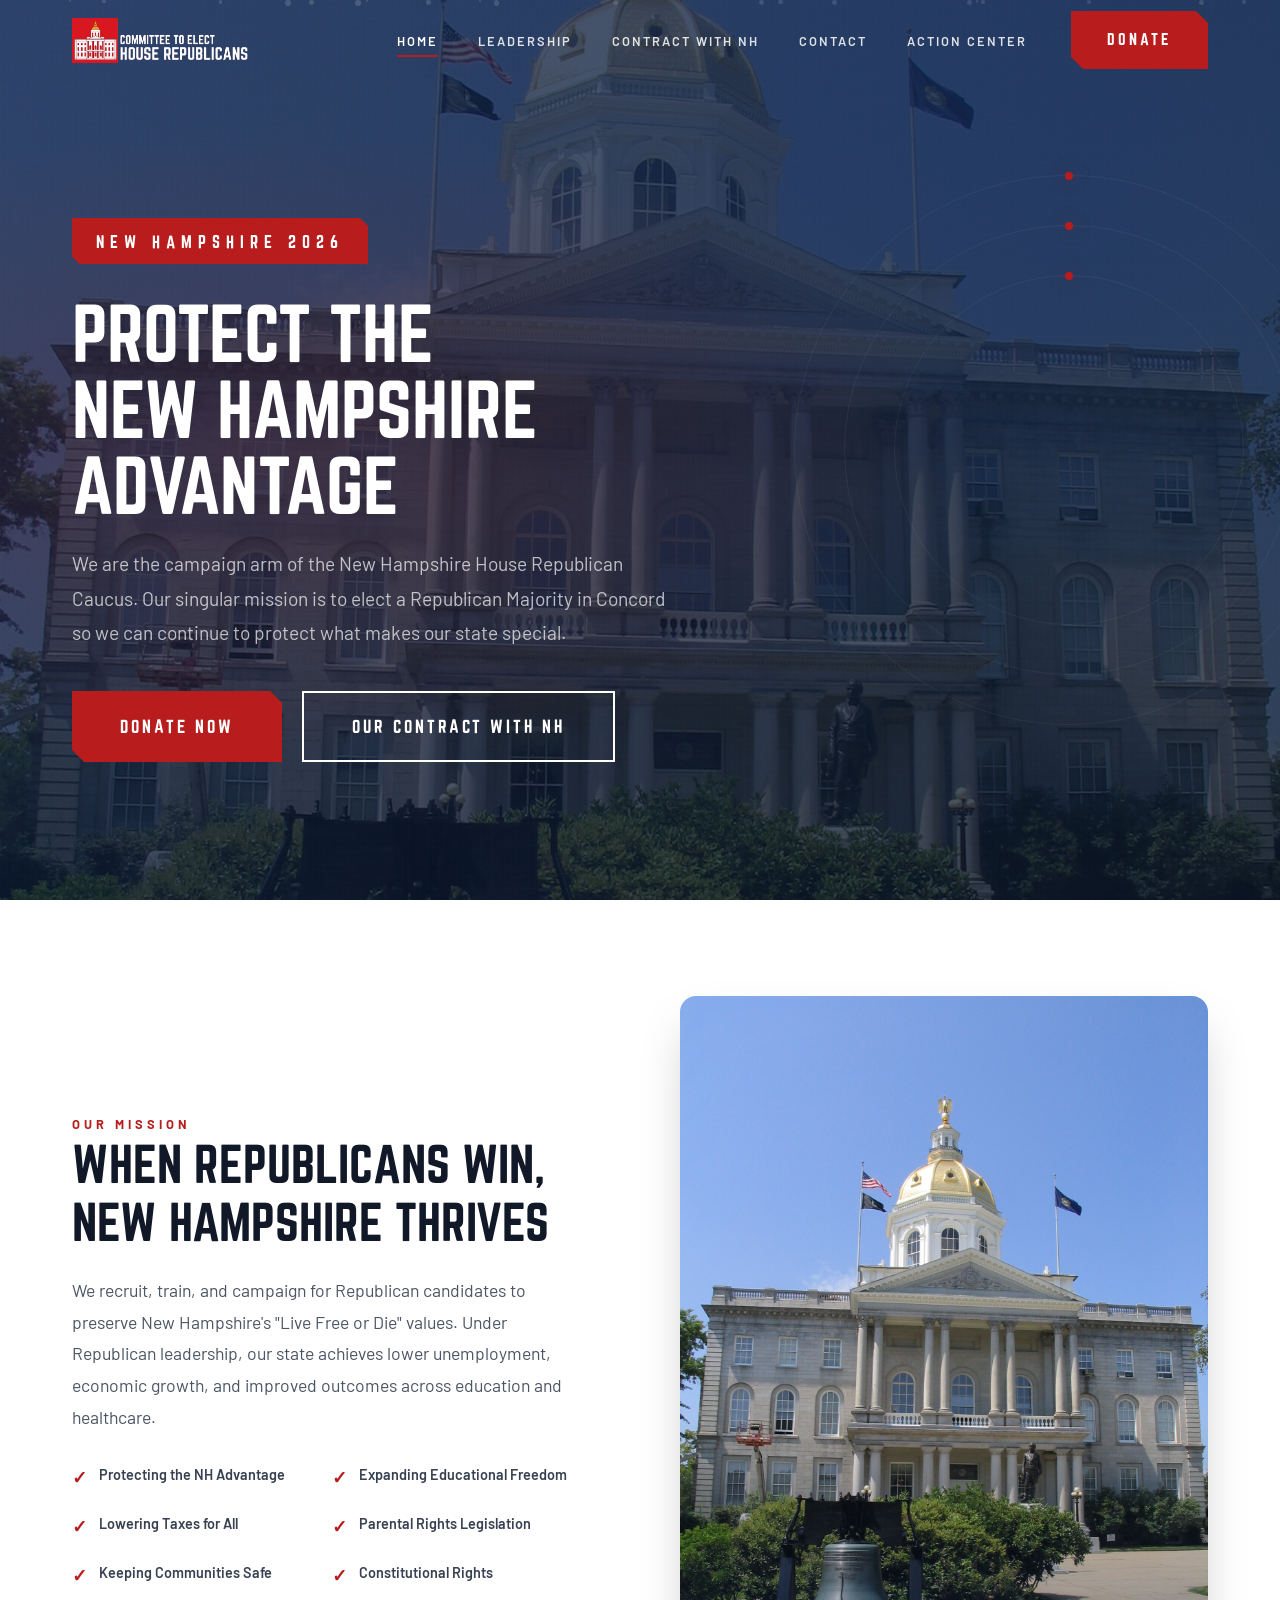
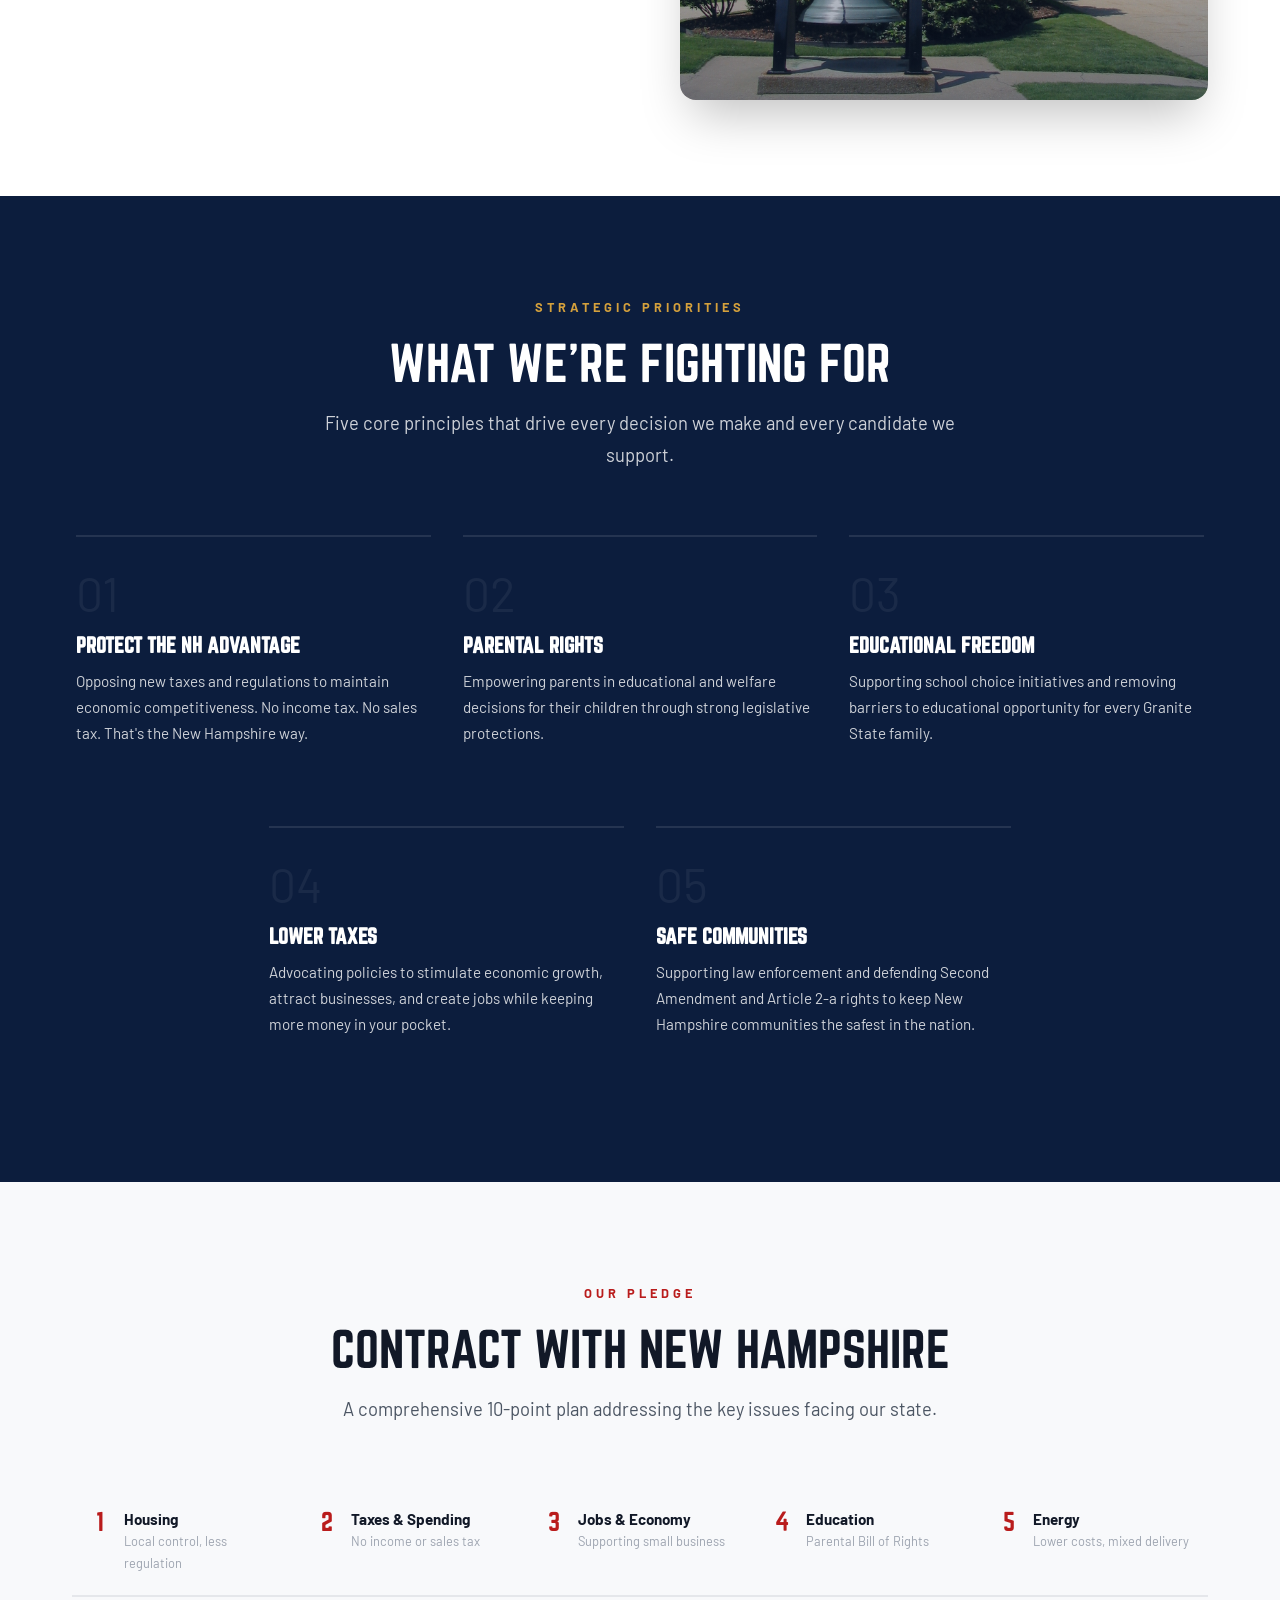
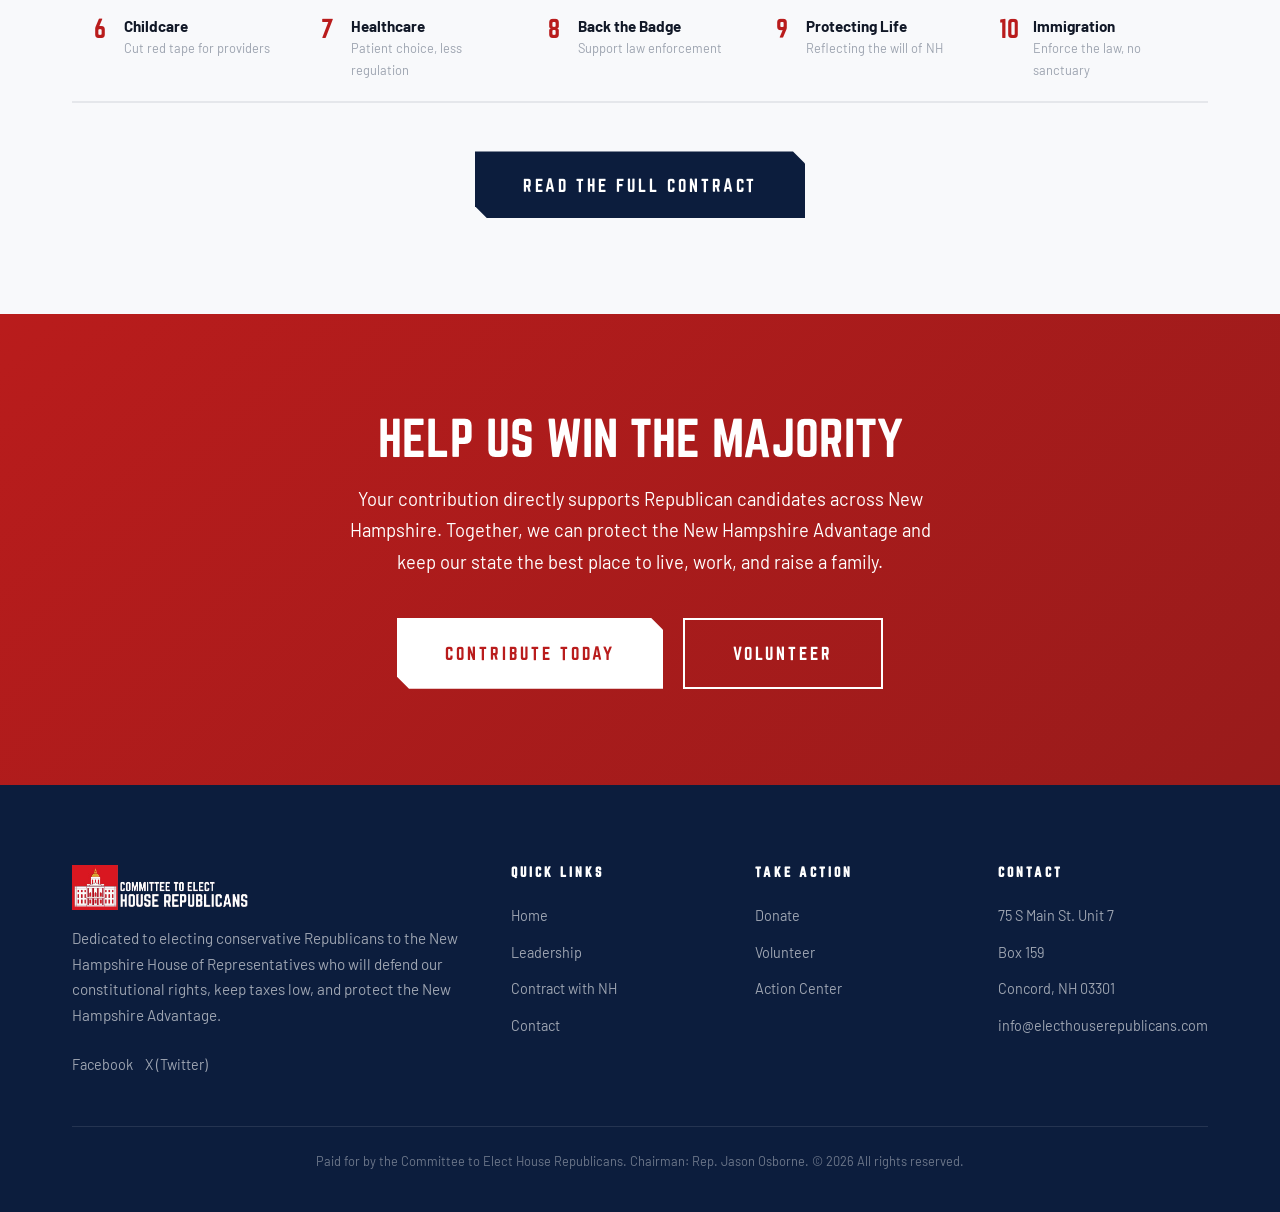
==== index.html @ a7a11ba7 "Initial CTEHR website build Custom-built site for Committee to Elect House Republicans replacing Wix" ====
<!DOCTYPE html>
<html lang="en">
<head>
  <meta charset="UTF-8">
  <meta name="viewport" content="width=device-width, initial-scale=1.0">
  <title>Committee to Elect House Republicans | New Hampshire</title>
  <meta name="description" content="The campaign arm of the New Hampshire House Republican Caucus. Our mission is to elect a Republican Majority in Concord to protect the New Hampshire Advantage.">
  <meta name="keywords" content="New Hampshire, Republicans, House Republicans, CTEHR, GOP, NH Advantage, Concord, elect, conservative">
  <meta property="og:title" content="Committee to Elect House Republicans | New Hampshire">
  <meta property="og:description" content="Our singular mission is to elect a Republican Majority in Concord so we can protect what makes New Hampshire special.">
  <meta property="og:image" content="images/hero-statehouse.jpg">
  <meta property="og:type" content="website">
  <meta name="twitter:card" content="summary_large_image">
  <link rel="icon" href="favicon.ico">
  <link rel="preconnect" href="https://fonts.googleapis.com">
  <link rel="preconnect" href="https://fonts.gstatic.com" crossorigin>
  <link href="https://fonts.googleapis.com/css2?family=Barlow:wght@300;400;500;600;700;800&display=swap" rel="stylesheet">
  <link rel="stylesheet" href="https://cdnjs.cloudflare.com/ajax/libs/font-awesome/6.5.1/css/all.min.css">
  <link rel="stylesheet" href="css/style.css">
</head>
<body>

  <!-- Header -->
  <header class="header header--transparent">
    <div class="header__inner">
      <a href="index.html" class="header__logo">
        <img src="images/logo.png" alt="Committee to Elect House Republicans">
      </a>

      <nav class="header__nav">
        <ul class="header__nav-list">
          <li><a href="index.html" class="header__nav-link header__nav-link--active">Home</a></li>
          <li><a href="leadership.html" class="header__nav-link">Leadership</a></li>
          <li><a href="contract.html" class="header__nav-link">Contract with NH</a></li>
          <li><a href="contact.html" class="header__nav-link">Contact</a></li>
          <li><a href="https://actioncenter.winthehouse.gop/" target="_blank" rel="noopener" class="header__nav-link">Action Center</a></li>
        </ul>
        <div class="header__donate">
          <a href="donate.html" class="btn btn--primary">Donate</a>
        </div>
      </nav>

      <button class="header__toggle" aria-label="Toggle menu">
        <span></span>
        <span></span>
        <span></span>
      </button>
    </div>
  </header>

  <!-- Hero Section -->
  <section class="hero">
    <div class="hero__bg">
      <div class="hero__bg-image"></div>
      <div class="hero__particles"></div>
    </div>

    <div class="hero__decor">
      <div class="hero__decor-ring"></div>
      <div class="hero__decor-ring"></div>
      <div class="hero__decor-ring"></div>
    </div>

    <div class="container">
      <div class="hero__content">
        <span class="hero__pre-heading">New Hampshire 2026</span>

        <h1 class="hero__title">
          Protect the
          <span class="highlight">New Hampshire Advantage</span>
        </h1>

        <p class="hero__subtitle">
          We are the campaign arm of the New Hampshire House Republican Caucus.
          Our singular mission is to elect a Republican Majority in Concord so we
          can continue to protect what makes our state special.
        </p>

        <div class="btn-group">
          <a href="donate.html" class="btn btn--primary btn--lg">
            Donate Now
          </a>
          <a href="contract.html" class="btn btn--secondary btn--lg">
            Our Contract with NH
          </a>
        </div>

      </div>
    </div>
  </section>

  <!-- About Section -->
  <section class="section" id="about">
    <div class="container">
      <div class="about__grid">
        <div class="about__content fade-in-left">
          <span class="about__label">Our Mission</span>
          <h2 class="about__title">When Republicans Win,<br>New Hampshire Thrives</h2>
          <p class="about__text">
            We recruit, train, and campaign for Republican candidates to preserve New Hampshire's
            "Live Free or Die" values. Under Republican leadership, our state achieves lower
            unemployment, economic growth, and improved outcomes across education and healthcare.
          </p>

          <div class="about__features">
            <div class="about__feature">
              <span class="about__feature-check">&#10003;</span>
              <span class="about__feature-text">Protecting the NH Advantage</span>
            </div>
            <div class="about__feature">
              <span class="about__feature-check">&#10003;</span>
              <span class="about__feature-text">Expanding Educational Freedom</span>
            </div>
            <div class="about__feature">
              <span class="about__feature-check">&#10003;</span>
              <span class="about__feature-text">Lowering Taxes for All</span>
            </div>
            <div class="about__feature">
              <span class="about__feature-check">&#10003;</span>
              <span class="about__feature-text">Parental Rights Legislation</span>
            </div>
            <div class="about__feature">
              <span class="about__feature-check">&#10003;</span>
              <span class="about__feature-text">Keeping Communities Safe</span>
            </div>
            <div class="about__feature">
              <span class="about__feature-check">&#10003;</span>
              <span class="about__feature-text">Constitutional Rights</span>
            </div>
          </div>
        </div>

        <div class="about__visual fade-in-right">
          <div class="about__image-wrapper">
            <img src="images/hero-statehouse.jpg" alt="New Hampshire State House in Concord">
          </div>
        </div>
      </div>
    </div>
  </section>

  <!-- Priorities Section -->
  <section class="section section--dark" id="priorities">
    <div class="container">
      <div class="section-header fade-in">
        <span class="label">Strategic Priorities</span>
        <h2>What We're Fighting For</h2>
        <p>Five core principles that drive every decision we make and every candidate we support.</p>
      </div>

      <div class="priorities__grid stagger">
        <div class="priority-card">
          <div class="priority-card__number">01</div>
          <h3 class="priority-card__title">Protect the NH Advantage</h3>
          <p class="priority-card__text">
            Opposing new taxes and regulations to maintain economic competitiveness.
            No income tax. No sales tax. That's the New Hampshire way.
          </p>
        </div>

        <div class="priority-card">
          <div class="priority-card__number">02</div>
          <h3 class="priority-card__title">Parental Rights</h3>
          <p class="priority-card__text">
            Empowering parents in educational and welfare decisions for their children
            through strong legislative protections.
          </p>
        </div>

        <div class="priority-card">
          <div class="priority-card__number">03</div>
          <h3 class="priority-card__title">Educational Freedom</h3>
          <p class="priority-card__text">
            Supporting school choice initiatives and removing barriers to educational
            opportunity for every Granite State family.
          </p>
        </div>

        <div class="priority-card">
          <div class="priority-card__number">04</div>
          <h3 class="priority-card__title">Lower Taxes</h3>
          <p class="priority-card__text">
            Advocating policies to stimulate economic growth, attract businesses, and
            create jobs while keeping more money in your pocket.
          </p>
        </div>

        <div class="priority-card">
          <div class="priority-card__number">05</div>
          <h3 class="priority-card__title">Safe Communities</h3>
          <p class="priority-card__text">
            Supporting law enforcement and defending Second Amendment and Article 2-a
            rights to keep New Hampshire communities the safest in the nation.
          </p>
        </div>
      </div>
    </div>
  </section>

  <!-- Contract Preview -->
  <section class="section section--gray" id="contract">
    <div class="container">
      <div class="section-header fade-in">
        <span class="label">Our Pledge</span>
        <h2>Contract with New Hampshire</h2>
        <p>A comprehensive 10-point plan addressing the key issues facing our state.</p>
      </div>

      <div class="contract-preview__grid stagger">
        <div class="contract-item">
          <div class="contract-item__number">1</div>
          <div>
            <div class="contract-item__title">Housing</div>
            <div class="contract-item__desc">Local control, less regulation</div>
          </div>
        </div>
        <div class="contract-item">
          <div class="contract-item__number">2</div>
          <div>
            <div class="contract-item__title">Taxes &amp; Spending</div>
            <div class="contract-item__desc">No income or sales tax</div>
          </div>
        </div>
        <div class="contract-item">
          <div class="contract-item__number">3</div>
          <div>
            <div class="contract-item__title">Jobs &amp; Economy</div>
            <div class="contract-item__desc">Supporting small business</div>
          </div>
        </div>
        <div class="contract-item">
          <div class="contract-item__number">4</div>
          <div>
            <div class="contract-item__title">Education</div>
            <div class="contract-item__desc">Parental Bill of Rights</div>
          </div>
        </div>
        <div class="contract-item">
          <div class="contract-item__number">5</div>
          <div>
            <div class="contract-item__title">Energy</div>
            <div class="contract-item__desc">Lower costs, mixed delivery</div>
          </div>
        </div>
        <div class="contract-item">
          <div class="contract-item__number">6</div>
          <div>
            <div class="contract-item__title">Childcare</div>
            <div class="contract-item__desc">Cut red tape for providers</div>
          </div>
        </div>
        <div class="contract-item">
          <div class="contract-item__number">7</div>
          <div>
            <div class="contract-item__title">Healthcare</div>
            <div class="contract-item__desc">Patient choice, less regulation</div>
          </div>
        </div>
        <div class="contract-item">
          <div class="contract-item__number">8</div>
          <div>
            <div class="contract-item__title">Back the Badge</div>
            <div class="contract-item__desc">Support law enforcement</div>
          </div>
        </div>
        <div class="contract-item">
          <div class="contract-item__number">9</div>
          <div>
            <div class="contract-item__title">Protecting Life</div>
            <div class="contract-item__desc">Reflecting the will of NH</div>
          </div>
        </div>
        <div class="contract-item">
          <div class="contract-item__number">10</div>
          <div>
            <div class="contract-item__title">Immigration</div>
            <div class="contract-item__desc">Enforce the law, no sanctuary</div>
          </div>
        </div>
      </div>

      <div style="text-align: center; margin-top: 2rem;" class="fade-in">
        <a href="contract.html" class="btn btn--navy btn--lg">
          Read the Full Contract
        </a>
      </div>
    </div>
  </section>

  <!-- CTA / Donate Section -->
  <section class="cta section--red" id="donate">
    <div class="container">
      <div class="cta__inner fade-in">
        <h2 class="cta__title">Help Us Win the Majority</h2>
        <p class="cta__text">
          Your contribution directly supports Republican candidates across New Hampshire.
          Together, we can protect the New Hampshire Advantage and keep our state the
          best place to live, work, and raise a family.
        </p>
        <div class="btn-group" style="justify-content: center;">
          <a href="donate.html" class="btn btn--white btn--lg">
            Contribute Today
          </a>
          <a href="contact.html" class="btn btn--secondary btn--lg">
            Volunteer
          </a>
        </div>
      </div>
    </div>
  </section>

  <!-- Footer -->
  <footer class="footer">
    <div class="container">
      <div class="footer__grid">
        <div class="footer__brand">
          <a href="index.html" class="header__logo" style="margin-bottom: 0.5rem;">
            <img src="images/logo.png" alt="Committee to Elect House Republicans">
          </a>
          <p>
            Dedicated to electing conservative Republicans to the New Hampshire House
            of Representatives who will defend our constitutional rights, keep taxes low,
            and protect the New Hampshire Advantage.
          </p>
          <div class="social-links" style="margin-top: 1.5rem;">
            <a href="https://www.facebook.com/CommitteeToElectHouseRepublicans/" target="_blank" rel="noopener" class="footer__link" aria-label="Facebook">
              Facebook
            </a>
            <a href="https://x.com/ctehr" target="_blank" rel="noopener" class="footer__link" aria-label="X (Twitter)">
              X (Twitter)
            </a>
          </div>
        </div>

        <div class="footer__col">
          <h4 class="footer__heading">Quick Links</h4>
          <div class="footer__links">
            <a href="index.html" class="footer__link">Home</a>
            <a href="leadership.html" class="footer__link">Leadership</a>
            <a href="contract.html" class="footer__link">Contract with NH</a>
            <a href="contact.html" class="footer__link">Contact</a>
          </div>
        </div>

        <div class="footer__col">
          <h4 class="footer__heading">Take Action</h4>
          <div class="footer__links">
            <a href="donate.html" class="footer__link">Donate</a>
            <a href="contact.html" class="footer__link">Volunteer</a>
            <a href="https://actioncenter.winthehouse.gop/" target="_blank" rel="noopener" class="footer__link">Action Center</a>
          </div>
        </div>

        <div class="footer__col">
          <h4 class="footer__heading">Contact</h4>
          <div class="footer__links">
            <span class="footer__link">75 S Main St. Unit 7</span>
            <span class="footer__link">Box 159</span>
            <span class="footer__link">Concord, NH 03301</span>
            <a href="mailto:info@electhouserepublicans.com" class="footer__link">info@electhouserepublicans.com</a>
          </div>
        </div>
      </div>

      <div class="footer__bottom">
        <p>Paid for by the Committee to Elect House Republicans. Chairman: Rep. Jason Osborne. &copy; 2026 All rights reserved.</p>
      </div>
    </div>
  </footer>

  <script src="js/main.js"></script>
</body>
</html>
---- css/style.css ----
/* ============================================
   CTEHR - Committee to Elect House Republicans
   Modern Political Campaign Website
   ============================================ */

/* --- Norwester Font --- */
@font-face { font-family: "Norwester"; src: url("../fonts/norwester.otf") format("opentype"); font-display: block; }

/* --- CSS Custom Properties --- */
:root {
  --red-primary: #b91c1c;
  --red-dark: #991b1b;
  --red-darker: #7f1d1d;
  --red-light: #dc2626;
  --red-glow: rgba(185, 28, 28, 0.3);
  --navy: #0c1d3d;
  --navy-light: #152a52;
  --navy-lighter: #1e3a6e;
  --white: #ffffff;
  --off-white: #f8f9fb;
  --gray-50: #f9fafb;
  --gray-100: #f3f4f6;
  --gray-200: #e5e7eb;
  --gray-300: #d1d5db;
  --gray-400: #9ca3af;
  --gray-500: #6b7280;
  --gray-600: #4b5563;
  --gray-700: #374151;
  --gray-800: #1f2937;
  --gray-900: #111827;
  --gold: #d4a03c;
  --gold-light: #f0c75e;
  --shadow-sm: 0 1px 2px rgba(0, 0, 0, 0.05);
  --shadow-md: 0 4px 6px -1px rgba(0, 0, 0, 0.1), 0 2px 4px -2px rgba(0, 0, 0, 0.1);
  --shadow-lg: 0 10px 15px -3px rgba(0, 0, 0, 0.1), 0 4px 6px -4px rgba(0, 0, 0, 0.1);
  --shadow-xl: 0 20px 25px -5px rgba(0, 0, 0, 0.1), 0 8px 10px -6px rgba(0, 0, 0, 0.1);
  --shadow-2xl: 0 25px 50px -12px rgba(0, 0, 0, 0.25);
  --shadow-red: 0 4px 14px rgba(185, 28, 28, 0.3);
  --radius-sm: 4px;
  --radius-md: 8px;
  --radius-lg: 12px;
  --radius-xl: 16px;
  --radius-2xl: 24px;
  --transition-fast: 150ms cubic-bezier(0.4, 0, 0.2, 1);
  --transition-base: 250ms cubic-bezier(0.4, 0, 0.2, 1);
  --transition-slow: 350ms cubic-bezier(0.4, 0, 0.2, 1);
  --transition-spring: 500ms cubic-bezier(0.34, 1.56, 0.64, 1);
  --max-width: 1200px;
  --header-height: 80px;
}

/* --- Reset & Base --- */
*,
*::before,
*::after {
  margin: 0;
  padding: 0;
  box-sizing: border-box;
}

html {
  scroll-behavior: smooth;
  font-size: 16px;
  -webkit-font-smoothing: antialiased;
  -moz-osx-font-smoothing: grayscale;
}

body {
  font-family: 'Barlow', sans-serif;
  color: var(--gray-800);
  background: var(--white);
  line-height: 1.7;
  overflow-x: hidden;
}

img {
  max-width: 100%;
  height: auto;
  display: block;
}

a {
  color: inherit;
  text-decoration: none;
  transition: color var(--transition-fast);
}

ul, ol {
  list-style: none;
}

/* --- Typography --- */
h1, h2, h3, h4, h5, h6 {
  font-family: 'Norwester', sans-serif;
  font-weight: normal;
  line-height: 1.2;
  color: var(--gray-900);
  text-transform: uppercase;
}

h1 { font-size: clamp(2.5rem, 5vw, 4rem); }
h2 { font-size: clamp(2rem, 4vw, 3rem); }
h3 { font-size: clamp(1.5rem, 3vw, 2rem); }
h4 { font-size: 1.25rem; }

p {
  margin-bottom: 1rem;
  color: var(--gray-600);
  font-size: 1.05rem;
}

.text-uppercase {
  text-transform: uppercase;
  letter-spacing: 3px;
}

/* --- Layout --- */
.container {
  width: 100%;
  max-width: var(--max-width);
  margin: 0 auto;
  padding: 0 2rem;
}

.section {
  padding: 6rem 0;
}

.section--dark {
  background: var(--navy);
  color: var(--white);
}

.section--dark h2,
.section--dark h3,
.section--dark h4 {
  color: var(--white);
}

.section--dark p {
  color: rgba(255, 255, 255, 0.8);
}

.section--gray {
  background: var(--off-white);
}

.section--red {
  background: linear-gradient(135deg, var(--red-primary) 0%, var(--red-dark) 100%);
  color: var(--white);
}

.section--red h2,
.section--red h3,
.section--red p {
  color: var(--white);
}

.section-header {
  text-align: center;
  margin-bottom: 4rem;
}

.section-header .label {
  display: inline-block;
  font-size: 0.8rem;
  font-weight: 700;
  text-transform: uppercase;
  letter-spacing: 4px;
  color: var(--red-primary);
  margin-bottom: 1rem;
}

.section--dark .section-header .label {
  color: var(--gold);
}

.section-header h2 {
  margin-bottom: 1rem;
}

.section-header p {
  max-width: 650px;
  margin: 0 auto;
  font-size: 1.15rem;
}

/* --- Buttons --- */
.btn {
  display: inline-flex;
  align-items: center;
  gap: 0.6rem;
  padding: 1rem 2.25rem;
  font-family: 'Norwester', sans-serif;
  font-size: 0.95rem;
  letter-spacing: 3px;
  text-transform: uppercase;
  border: none;
  border-radius: 0;
  cursor: pointer;
  transition: all var(--transition-base);
  position: relative;
}

.btn--primary {
  background: var(--red-primary);
  color: var(--white);
  clip-path: polygon(0 0, calc(100% - 12px) 0, 100% 12px, 100% 100%, 12px 100%, 0 calc(100% - 12px));
}

.btn--primary:hover {
  background: var(--red-dark);
  letter-spacing: 5px;
}

.btn--secondary {
  background: transparent;
  color: var(--white);
  border: 2px solid var(--white);
}

.btn--secondary:hover {
  background: var(--white);
  color: var(--navy);
}

.btn--navy {
  background: var(--navy);
  color: var(--white);
  clip-path: polygon(0 0, calc(100% - 12px) 0, 100% 12px, 100% 100%, 12px 100%, 0 calc(100% - 12px));
}

.btn--navy:hover {
  background: var(--navy-light);
  letter-spacing: 5px;
}

.btn--outline {
  background: transparent;
  color: var(--red-primary);
  border: 2px solid var(--red-primary);
}

.btn--outline:hover {
  background: var(--red-primary);
  color: var(--white);
}

.btn--white {
  background: var(--white);
  color: var(--red-primary);
  clip-path: polygon(0 0, calc(100% - 12px) 0, 100% 12px, 100% 100%, 12px 100%, 0 calc(100% - 12px));
}

.btn--white:hover {
  background: var(--off-white);
  letter-spacing: 5px;
}

.btn--lg {
  padding: 1.2rem 3rem;
  font-size: 1.05rem;
}

.btn-group {
  display: flex;
  gap: 1.25rem;
  flex-wrap: wrap;
}

/* --- Header / Navigation --- */
.header {
  position: fixed;
  top: 0;
  left: 0;
  right: 0;
  z-index: 10000;
  height: var(--header-height);
  transition: all var(--transition-base);
}

.header--transparent {
  background: transparent;
}

.header--scrolled {
  background: rgba(12, 29, 61, 0.97);
  backdrop-filter: blur(12px);
  box-shadow: 0 2px 20px rgba(0, 0, 0, 0.15);
}

.header__inner {
  display: flex;
  align-items: center;
  justify-content: space-between;
  height: 100%;
  max-width: var(--max-width);
  margin: 0 auto;
  padding: 0 2rem;
}

.header__logo {
  display: flex;
  align-items: center;
  gap: 0.75rem;
  z-index: 1001;
}

.header__logo img {
  height: 45px;
  width: auto;
}

.header__nav {
  display: flex;
  align-items: center;
  gap: 0;
}

.header__nav-list {
  display: flex;
  align-items: center;
  gap: 0;
}

.header__nav-link {
  padding: 0.5rem 1.25rem;
  font-size: 0.8rem;
  font-weight: 600;
  text-transform: uppercase;
  letter-spacing: 2px;
  color: rgba(255, 255, 255, 0.85);
  transition: color var(--transition-fast);
  position: relative;
}

.header__nav-link::after {
  content: '';
  position: absolute;
  bottom: 0;
  left: 1.25rem;
  right: 1.25rem;
  height: 2px;
  background: var(--red-primary);
  transform: scaleX(0);
  transition: transform var(--transition-base);
}

.header__nav-link:hover {
  color: var(--white);
}

.header__nav-link:hover::after,
.header__nav-link--active::after {
  transform: scaleX(1);
}

.header__nav-link--active {
  color: var(--white);
}

.header__donate {
  margin-left: 1.5rem;
}

/* Mobile menu toggle */
.header__toggle {
  display: none;
  flex-direction: column;
  gap: 5px;
  cursor: pointer;
  z-index: 1001;
  background: none;
  border: none;
  padding: 0.5rem;
}

.header__toggle span {
  display: block;
  width: 24px;
  height: 2px;
  background: var(--white);
  transition: all var(--transition-base);
  border-radius: 2px;
}

.header__toggle.active span:nth-child(1) {
  transform: rotate(45deg) translate(5px, 5px);
}

.header__toggle.active span:nth-child(2) {
  opacity: 0;
}

.header__toggle.active span:nth-child(3) {
  transform: rotate(-45deg) translate(5px, -5px);
}

/* --- Hero Section --- */
.hero {
  position: relative;
  min-height: 100vh;
  display: flex;
  align-items: center;
  overflow: hidden;
}

.hero__bg {
  position: absolute;
  inset: 0;
  background: linear-gradient(135deg, var(--navy) 0%, #0a1628 100%);
}

.hero__bg-image {
  position: absolute;
  inset: 0;
  background-image: url('../images/hero-statehouse.jpg');
  background-size: cover;
  background-position: center;
  opacity: 0.25;
}

.hero__bg::before {
  content: '';
  position: absolute;
  inset: 0;
  z-index: 1;
  background:
    radial-gradient(ellipse at 20% 50%, rgba(185, 28, 28, 0.15) 0%, transparent 50%),
    radial-gradient(ellipse at 80% 20%, rgba(30, 58, 110, 0.3) 0%, transparent 50%);
}

.hero__bg::after {
  content: '';
  position: absolute;
  inset: 0;
  background: url('data:image/svg+xml,<svg xmlns="http://www.w3.org/2000/svg" viewBox="0 0 100 100"><defs><pattern id="grid" width="10" height="10" patternUnits="userSpaceOnUse"><path d="M 10 0 L 0 0 0 10" fill="none" stroke="rgba(255,255,255,0.03)" stroke-width="0.5"/></pattern></defs><rect width="100" height="100" fill="url(%23grid)"/></svg>');
  background-size: 60px 60px;
}

.hero__particles {
  position: absolute;
  inset: 0;
  overflow: hidden;
}

.hero__particle {
  position: absolute;
  width: 4px;
  height: 4px;
  background: rgba(255, 255, 255, 0.15);
  border-radius: 50%;
  animation: float-particle 15s infinite linear;
}

@keyframes float-particle {
  0% { transform: translateY(100vh) rotate(0deg); opacity: 0; }
  10% { opacity: 1; }
  90% { opacity: 1; }
  100% { transform: translateY(-10vh) rotate(720deg); opacity: 0; }
}

.hero__content {
  position: relative;
  z-index: 2;
  max-width: 750px;
  padding-top: var(--header-height);
}

.hero__pre-heading {
  display: inline-block;
  font-family: 'Norwester', sans-serif;
  font-size: 1rem;
  letter-spacing: 6px;
  text-transform: uppercase;
  color: var(--white);
  margin-bottom: 2rem;
  padding: 0.6rem 1.5rem;
  background: var(--red-primary);
  clip-path: polygon(0 0, calc(100% - 8px) 0, 100% 8px, 100% 100%, 8px 100%, 0 calc(100% - 8px));
}

.hero__title {
  font-size: clamp(2.75rem, 6vw, 4.5rem);
  font-weight: normal;
  color: var(--white);
  line-height: 1.05;
  margin-bottom: 1.5rem;
}

.hero__title span {
  display: block;
}

.hero__title .highlight {
  -
  -
  color: var(--red-light);
  -
}

.hero__subtitle {
  font-size: 1.2rem;
  color: rgba(255, 255, 255, 0.7);
  margin-bottom: 2.5rem;
  line-height: 1.8;
  max-width: 600px;
}

.hero__stats {
  display: flex;
  gap: 3rem;
  margin-top: 4rem;
  padding-top: 2.5rem;
  border-top: 1px solid rgba(255, 255, 255, 0.1);
}

.hero__stat {
  text-align: left;
}

.hero__stat-number {
  font-size: 2.5rem;
  font-weight: normal;
  color: var(--white);
  line-height: 1;
  margin-bottom: 0.25rem;
}

.hero__stat-label {
  font-size: 0.75rem;
  color: rgba(255, 255, 255, 0.5);
  text-transform: uppercase;
  letter-spacing: 2px;
  font-weight: 600;
}

/* Decorative element */
.hero__decor {
  position: absolute;
  right: -5%;
  top: 50%;
  transform: translateY(-50%);
  width: 550px;
  height: 550px;
  z-index: 1;
}

.hero__decor-ring {
  position: absolute;
  border-radius: 50%;
  border: 1px solid rgba(255, 255, 255, 0.05);
  animation: rotate-ring 30s linear infinite;
}

.hero__decor-ring:nth-child(1) {
  inset: 0;
}

.hero__decor-ring:nth-child(2) {
  inset: 50px;
  animation-direction: reverse;
  animation-duration: 25s;
}

.hero__decor-ring:nth-child(3) {
  inset: 100px;
  animation-duration: 20s;
}

.hero__decor-ring::before {
  content: '';
  position: absolute;
  top: 0;
  left: 50%;
  width: 8px;
  height: 8px;
  background: var(--red-primary);
  border-radius: 50%;
  transform: translate(-50%, -50%);
  box-shadow: 0 0 20px var(--red-glow);
}

@keyframes rotate-ring {
  from { transform: rotate(0deg); }
  to { transform: rotate(360deg); }
}

/* --- About / Mission Section --- */
.about__grid {
  display: grid;
  grid-template-columns: 1fr 1fr;
  gap: 5rem;
  align-items: center;
}

.about__content {
  padding-right: 2rem;
}

.about__label {
  font-size: 0.8rem;
  font-weight: 700;
  text-transform: uppercase;
  letter-spacing: 4px;
  color: var(--red-primary);
  margin-bottom: 1rem;
}

.about__title {
  margin-bottom: 1.5rem;
}

.about__text {
  font-size: 1.1rem;
  line-height: 1.8;
  margin-bottom: 2rem;
}

.about__features {
  display: grid;
  grid-template-columns: 1fr 1fr;
  gap: 1.5rem;
}

.about__feature {
  display: flex;
  align-items: flex-start;
  gap: 0.75rem;
}

.about__feature-check {
  flex-shrink: 0;
  color: var(--red-primary);
  font-size: 1.1rem;
  font-weight: 700;
  line-height: 1.4;
}

.contract-item__desc {
  font-size: 0.8rem;
  color: var(--gray-400);
  margin-top: 0.2rem;
}

.about__feature-text {
  font-size: 0.9rem;
  font-weight: 600;
  color: var(--gray-700);
  line-height: 1.4;
}

.about__visual {
  position: relative;
}

.about__image-wrapper {
  position: relative;
  border-radius: var(--radius-xl);
  overflow: hidden;
  box-shadow: var(--shadow-2xl);
}

.about__image-wrapper::after {
  content: '';
  position: absolute;
  inset: 0;
  background: linear-gradient(to bottom, transparent 60%, rgba(12, 29, 61, 0.5));
}

.about__image-placeholder {
  width: 100%;
  aspect-ratio: 4/3;
  background: linear-gradient(135deg, var(--navy) 0%, var(--navy-light) 50%, var(--red-dark) 100%);
  display: flex;
  align-items: center;
  justify-content: center;
  font-size: 4rem;
  color: rgba(255, 255, 255, 0.2);
}

.about__accent-card {
  position: absolute;
  bottom: -2rem;
  left: -2rem;
  background: var(--white);
  padding: 1.5rem 2rem;
  border-radius: var(--radius-lg);
  box-shadow: var(--shadow-xl);
  display: flex;
  align-items: center;
  gap: 1rem;
  z-index: 2;
}

.about__accent-icon {
  width: 48px;
  height: 48px;
  background: linear-gradient(135deg, var(--red-primary), var(--red-dark));
  border-radius: var(--radius-md);
  display: flex;
  align-items: center;
  justify-content: center;
  color: var(--white);
  font-size: 1.25rem;
}

.about__accent-text {
  font-weight: 700;
  color: var(--gray-900);
  font-size: 0.95rem;
  line-height: 1.3;
}

.about__accent-sub {
  font-size: 0.8rem;
  color: var(--gray-500);
  font-weight: 500;
}

/* --- Priorities Section --- */
.priorities__grid {
  display: flex;
  flex-wrap: wrap;
  justify-content: center;
  gap: 2rem;
}

.priority-card {
  flex: 0 1 calc(33.333% - 1.5rem);
}

.priority-card {
  padding: 2rem 0;
  border-top: 2px solid rgba(255, 255, 255, 0.1);
  transition: all var(--transition-base);
}

.priority-card:hover {
  border-top-color: var(--red-primary);
}

.priority-card__number {
  font-size: 3rem;
  font-weight: normal;
  color: rgba(255, 255, 255, 0.06);
  line-height: 1;
  margin-bottom: 1rem;
}

.priority-card__icon {
  width: 50px;
  height: 50px;
  background: rgba(185, 28, 28, 0.2);
  border-radius: var(--radius-lg);
  display: flex;
  align-items: center;
  justify-content: center;
  font-size: 1.4rem;
  margin-bottom: 1.25rem;
}

.priority-card__title {
  font-size: 1.25rem;
  font-weight: 700;
  color: var(--white);
  margin-bottom: 0.75rem;
}

.priority-card__text {
  font-size: 0.95rem;
  color: rgba(255, 255, 255, 0.6);
  line-height: 1.7;
}

/* --- Contract Preview --- */
.contract-preview__grid {
  display: grid;
  grid-template-columns: repeat(5, 1fr);
  gap: 0;
  margin-bottom: 3rem;
}

.contract-item {
  padding: 1.25rem 1rem;
  border-bottom: 2px solid var(--gray-200);
  transition: all var(--transition-base);
  display: flex;
  align-items: flex-start;
  gap: 0.75rem;
}

.contract-item:hover {
  border-bottom-color: var(--red-primary);
}

.contract-item__number {
  flex-shrink: 0;
  font-family: 'Norwester', sans-serif;
  font-size: 1.5rem;
  color: var(--red-primary);
  line-height: 1;
  min-width: 1.5rem;
  text-align: center;
}

.contract-item__title {
  font-size: 0.95rem;
  font-weight: 700;
  color: var(--gray-900);
  line-height: 1.2;
}

/* --- CTA Section --- */
.cta {
  position: relative;
  padding: 6rem 0;
  overflow: hidden;
}

.cta__inner {
  position: relative;
  z-index: 2;
  text-align: center;
}

.cta__title {
  font-size: clamp(2rem, 4vw, 3rem);
  color: var(--white);
  margin-bottom: 1rem;
}

.cta__text {
  font-size: 1.15rem;
  color: rgba(255, 255, 255, 0.85);
  max-width: 600px;
  margin: 0 auto 2.5rem;
}

/* --- Leadership Cards --- */
.leadership__grid {
  display: grid;
  grid-template-columns: repeat(auto-fit, minmax(320px, 1fr));
  gap: 2.5rem;
}

.leader-card {
  background: var(--white);
  overflow: hidden;
  transition: all var(--transition-base);
  border-bottom: 3px solid var(--red-primary);
  display: flex;
  flex-direction: column;
}

.leader-card:hover {
  transform: translateY(-4px);
  box-shadow: var(--shadow-xl);
}

.leader-card__image {
  width: 100%;
  aspect-ratio: 4/3;
  background: linear-gradient(135deg, var(--navy), var(--navy-light));
  display: flex;
  align-items: center;
  justify-content: center;
  font-size: 4rem;
  color: rgba(255, 255, 255, 0.2);
  position: relative;
  overflow: hidden;
}

.leader-card__image img {
  width: 100%;
  height: 100%;
  object-fit: cover;
}

.leader-card__image::after {
  content: '';
  position: absolute;
  bottom: 0;
  left: 0;
  right: 0;
  height: 60%;
  background: linear-gradient(to top, rgba(12, 29, 61, 0.8), transparent);
}

.leader-card__body {
  padding: 2rem;
  flex: 1;
  display: flex;
  flex-direction: column;
}

.leader-card__title {
  font-size: 0.7rem;
  font-weight: 700;
  text-transform: uppercase;
  letter-spacing: 3px;
  color: var(--red-primary);
  margin-bottom: 0.5rem;
}

.leader-card__name {
  font-size: 1.5rem;
  font-weight: normal;
  color: var(--gray-900);
  margin-bottom: 0.75rem;
}

.leader-card__text {
  font-size: 0.95rem;
  color: var(--gray-500);
  line-height: 1.7;
}

.leader-card__text {
  flex: 1;
}

.leader-card__district {
  display: inline-flex;
  align-items: center;
  gap: 0.4rem;
  margin-top: auto;
  padding-top: 1rem;
  font-size: 0.8rem;
  font-weight: 600;
  color: var(--gray-500);
  border-top: 1px solid var(--gray-100);
}

/* --- Contract Full Page --- */
.contract-layout {
  display: grid;
  grid-template-columns: 1fr 1fr;
  gap: 3rem;
  align-items: start;
}

.contract-layout > img {
  position: sticky;
  top: 100px;
}

.contract-full__grid {
  display: grid;
  gap: 0;
}

.contract-card {
  padding: 1rem 0;
  border-bottom: 1px solid var(--gray-200);
  display: grid;
  grid-template-columns: 2.5rem 1fr;
  gap: 1rem;
  align-items: start;
}

.contract-card__number {
  font-family: 'Norwester', sans-serif;
  font-size: 2rem;
  color: var(--red-primary);
  line-height: 1;
}

.contract-card__title {
  font-size: 1.25rem;
  color: var(--gray-900);
  margin-bottom: 0.5rem;
}

.contract-card__text {
  font-size: 1rem;
  color: var(--gray-600);
  line-height: 1.8;
}

/* --- Contact Section --- */
.contact__grid {
  display: grid;
  grid-template-columns: 1fr 1fr;
  gap: 4rem;
}

.contact__info {
  display: flex;
  flex-direction: column;
  gap: 2rem;
}

.contact__info-item {
  display: flex;
  gap: 1rem;
  align-items: flex-start;
}

.contact__info-icon {
  width: 48px;
  height: 48px;
  background: rgba(185, 28, 28, 0.1);
  border-radius: var(--radius-md);
  display: flex;
  align-items: center;
  justify-content: center;
  color: var(--red-primary);
  font-size: 1.2rem;
  flex-shrink: 0;
}

.contact__info-label {
  font-size: 0.75rem;
  font-weight: 700;
  text-transform: uppercase;
  letter-spacing: 2px;
  color: var(--gray-400);
  margin-bottom: 0.25rem;
}

.contact__info-text {
  font-size: 1rem;
  color: var(--gray-700);
  font-weight: 500;
}

.contact__form {
  background: var(--white);
  border-radius: var(--radius-xl);
  padding: 2.5rem;
  box-shadow: var(--shadow-xl);
  border: 1px solid var(--gray-100);
}

.form-group {
  margin-bottom: 1.5rem;
}

.form-group label {
  display: block;
  font-size: 0.8rem;
  font-weight: 700;
  text-transform: uppercase;
  letter-spacing: 1px;
  color: var(--gray-700);
  margin-bottom: 0.5rem;
}

.form-group input,
.form-group textarea,
.form-group select {
  width: 100%;
  padding: 0.875rem 1.25rem;
  border: 2px solid var(--gray-200);
  border-radius: var(--radius-md);
  font-family: 'Barlow', sans-serif;
  font-size: 0.95rem;
  color: var(--gray-800);
  transition: border-color var(--transition-fast);
  background: var(--white);
}

.form-group input:focus,
.form-group textarea:focus,
.form-group select:focus {
  outline: none;
  border-color: var(--red-primary);
  box-shadow: 0 0 0 3px rgba(185, 28, 28, 0.1);
}

.form-group textarea {
  resize: vertical;
  min-height: 120px;
}

.form-row {
  display: grid;
  grid-template-columns: 1fr 1fr;
  gap: 1.5rem;
}

/* --- Social Links --- */
.social-links {
  display: flex;
  gap: 0.75rem;
}

.social-link {
  width: 44px;
  height: 44px;
  border-radius: var(--radius-md);
  display: flex;
  align-items: center;
  justify-content: center;
  font-size: 1.1rem;
  transition: all var(--transition-base);
}

.social-link--facebook {
  background: rgba(24, 119, 242, 0.1);
  color: #1877f2;
}

.social-link--twitter {
  background: rgba(0, 0, 0, 0.1);
  color: var(--gray-800);
}

.social-link:hover {
  transform: translateY(-3px);
  box-shadow: var(--shadow-md);
}

.footer__social {
  display: inline-flex;
  align-items: center;
  justify-content: center;
  width: 40px;
  height: 40px;
  color: rgba(255, 255, 255, 0.5);
  border: 1px solid rgba(255, 255, 255, 0.15);
  transition: all var(--transition-base);
}

.footer__social:hover {
  color: var(--white);
  border-color: rgba(255, 255, 255, 0.4);
}

/* --- Footer --- */
.footer {
  background: var(--navy);
  padding: 5rem 0 0;
  color: var(--white);
}

.footer__grid {
  display: grid;
  grid-template-columns: 2fr 1fr 1fr 1fr;
  gap: 3rem;
  padding-bottom: 3rem;
  border-bottom: 1px solid rgba(255, 255, 255, 0.1);
}

.footer__brand p {
  color: rgba(255, 255, 255, 0.6);
  font-size: 0.95rem;
  margin-top: 1rem;
  line-height: 1.7;
}

.footer__heading {
  font-size: 0.8rem;
  font-weight: 700;
  text-transform: uppercase;
  letter-spacing: 3px;
  color: var(--white);
  margin-bottom: 1.5rem;
}

.footer__links {
  display: flex;
  flex-direction: column;
  gap: 0.75rem;
}

.footer__link {
  color: rgba(255, 255, 255, 0.6);
  font-size: 0.9rem;
  transition: color var(--transition-fast);
}

.footer__link:hover {
  color: var(--white);
}

.footer__bottom {
  padding: 1.5rem 0;
  text-align: center;
}

.footer__bottom p {
  font-size: 0.8rem;
  color: rgba(255, 255, 255, 0.4);
}

/* --- Page Hero (internal pages) --- */
.page-hero {
  padding: 10rem 0 4rem;
  background: var(--navy);
  position: relative;
  overflow: hidden;
}

.page-hero__bg {
  position: absolute;
  inset: 0;
  background-size: cover;
  background-position: center;
  opacity: 0.2;
}

.page-hero::before {
  content: '';
  position: absolute;
  inset: 0;
  z-index: 1;
  background: linear-gradient(135deg, rgba(12, 29, 61, 0.8) 0%, rgba(12, 29, 61, 0.6) 100%);
}

.page-hero__content {
  position: relative;
  z-index: 2;
}

.page-hero__label {
  font-size: 0.8rem;
  font-weight: 700;
  text-transform: uppercase;
  letter-spacing: 4px;
  color: var(--gold);
  margin-bottom: 1rem;
}

.page-hero__title {
  font-size: clamp(2.5rem, 5vw, 3.5rem);
  font-weight: normal;
  color: var(--white);
  margin-bottom: 1rem;
}

.page-hero__text {
  font-size: 1.15rem;
  color: rgba(255, 255, 255, 0.7);
  max-width: 600px;
}

/* --- Animations --- */
.fade-in {
  opacity: 0;
  transform: translateY(30px);
  transition: opacity 0.6s ease, transform 0.6s ease;
}

.fade-in.visible {
  opacity: 1;
  transform: translateY(0);
}

.fade-in-left {
  opacity: 0;
  transform: translateX(-30px);
  transition: opacity 0.6s ease, transform 0.6s ease;
}

.fade-in-left.visible {
  opacity: 1;
  transform: translateX(0);
}

.fade-in-right {
  opacity: 0;
  transform: translateX(30px);
  transition: opacity 0.6s ease, transform 0.6s ease;
}

.fade-in-right.visible {
  opacity: 1;
  transform: translateX(0);
}

.stagger > * {
  opacity: 0;
  transform: translateY(20px);
  transition: opacity 0.5s ease, transform 0.5s ease;
}

.stagger.visible > *:nth-child(1) { transition-delay: 0s; }
.stagger.visible > *:nth-child(2) { transition-delay: 0.1s; }
.stagger.visible > *:nth-child(3) { transition-delay: 0.2s; }
.stagger.visible > *:nth-child(4) { transition-delay: 0.3s; }
.stagger.visible > *:nth-child(5) { transition-delay: 0.4s; }
.stagger.visible > *:nth-child(6) { transition-delay: 0.5s; }
.stagger.visible > *:nth-child(7) { transition-delay: 0.6s; }
.stagger.visible > *:nth-child(8) { transition-delay: 0.7s; }
.stagger.visible > *:nth-child(9) { transition-delay: 0.8s; }
.stagger.visible > *:nth-child(10) { transition-delay: 0.9s; }

.stagger.visible > * {
  opacity: 1;
  transform: translateY(0);
}

/* --- Responsive --- */
@media (max-width: 1024px) {
  .about__grid {
    grid-template-columns: 1fr;
    gap: 3rem;
  }

  .about__content {
    padding-right: 0;
  }

  .hero__decor {
    display: none;
  }

  .hero__stats {
    gap: 2rem;
  }

  .footer__grid {
    grid-template-columns: 1fr 1fr;
  }
}

@media (max-width: 768px) {
  .section {
    padding: 4rem 0;
  }

  .container {
    padding: 0 1.25rem;
  }

  .header {
    overflow: visible;
  }

  .header__nav {
    position: fixed;
    top: 0;
    left: 0;
    width: 100vw;
    height: 100vh;
    z-index: 9999;
    background: var(--navy);
    flex-direction: column;
    justify-content: center;
    align-items: center;
    transform: translateX(100%);
    transition: transform var(--transition-slow);
  }

  .header__nav.active {
    transform: translateX(0);
  }

  .header__nav-list {
    flex-direction: column;
    gap: 0.5rem;
    text-align: center;
  }

  .header__nav-link {
    font-size: 1.25rem;
    padding: 1rem 2rem;
  }

  .header__nav-link::after {
    display: none;
  }

  .header__donate {
    margin-left: 0;
    margin-top: 1.5rem;
  }

  .header__toggle {
    display: flex;
    z-index: 10000;
  }

  .hero__stats {
    flex-direction: column;
    gap: 1.5rem;
  }

  .priority-card {
    flex: 0 1 100%;
  }

  .contract-preview__grid {
    grid-template-columns: 1fr 1fr;
  }

  .contact__grid {
    grid-template-columns: 1fr;
  }

  .form-row {
    grid-template-columns: 1fr;
  }

  .leadership__grid {
    grid-template-columns: 1fr;
  }

  .footer__grid {
    grid-template-columns: 1fr;
    gap: 2.5rem;
    text-align: center;
  }

  .footer__brand {
    display: flex;
    flex-direction: column;
    align-items: center;
  }

  .social-links {
    justify-content: center;
  }

  .about__features {
    grid-template-columns: 1fr;
  }

  .contract-layout {
    grid-template-columns: 1fr;
  }

  .contract-layout > img {
    position: static;
    max-width: 300px;
    margin: 0 auto;
  }

  .contract-card {
    grid-template-columns: 2rem 1fr;
    padding: 1rem 0;
  }

  .btn-group {
    flex-direction: column;
    align-items: center;
  }
}

@media (max-width: 480px) {
  h1 { font-size: 2rem; }
  h2 { font-size: 1.75rem; }

  .hero__title {
    font-size: 2.25rem;
  }

  .hero__badge {
    font-size: 0.65rem;
  }
}
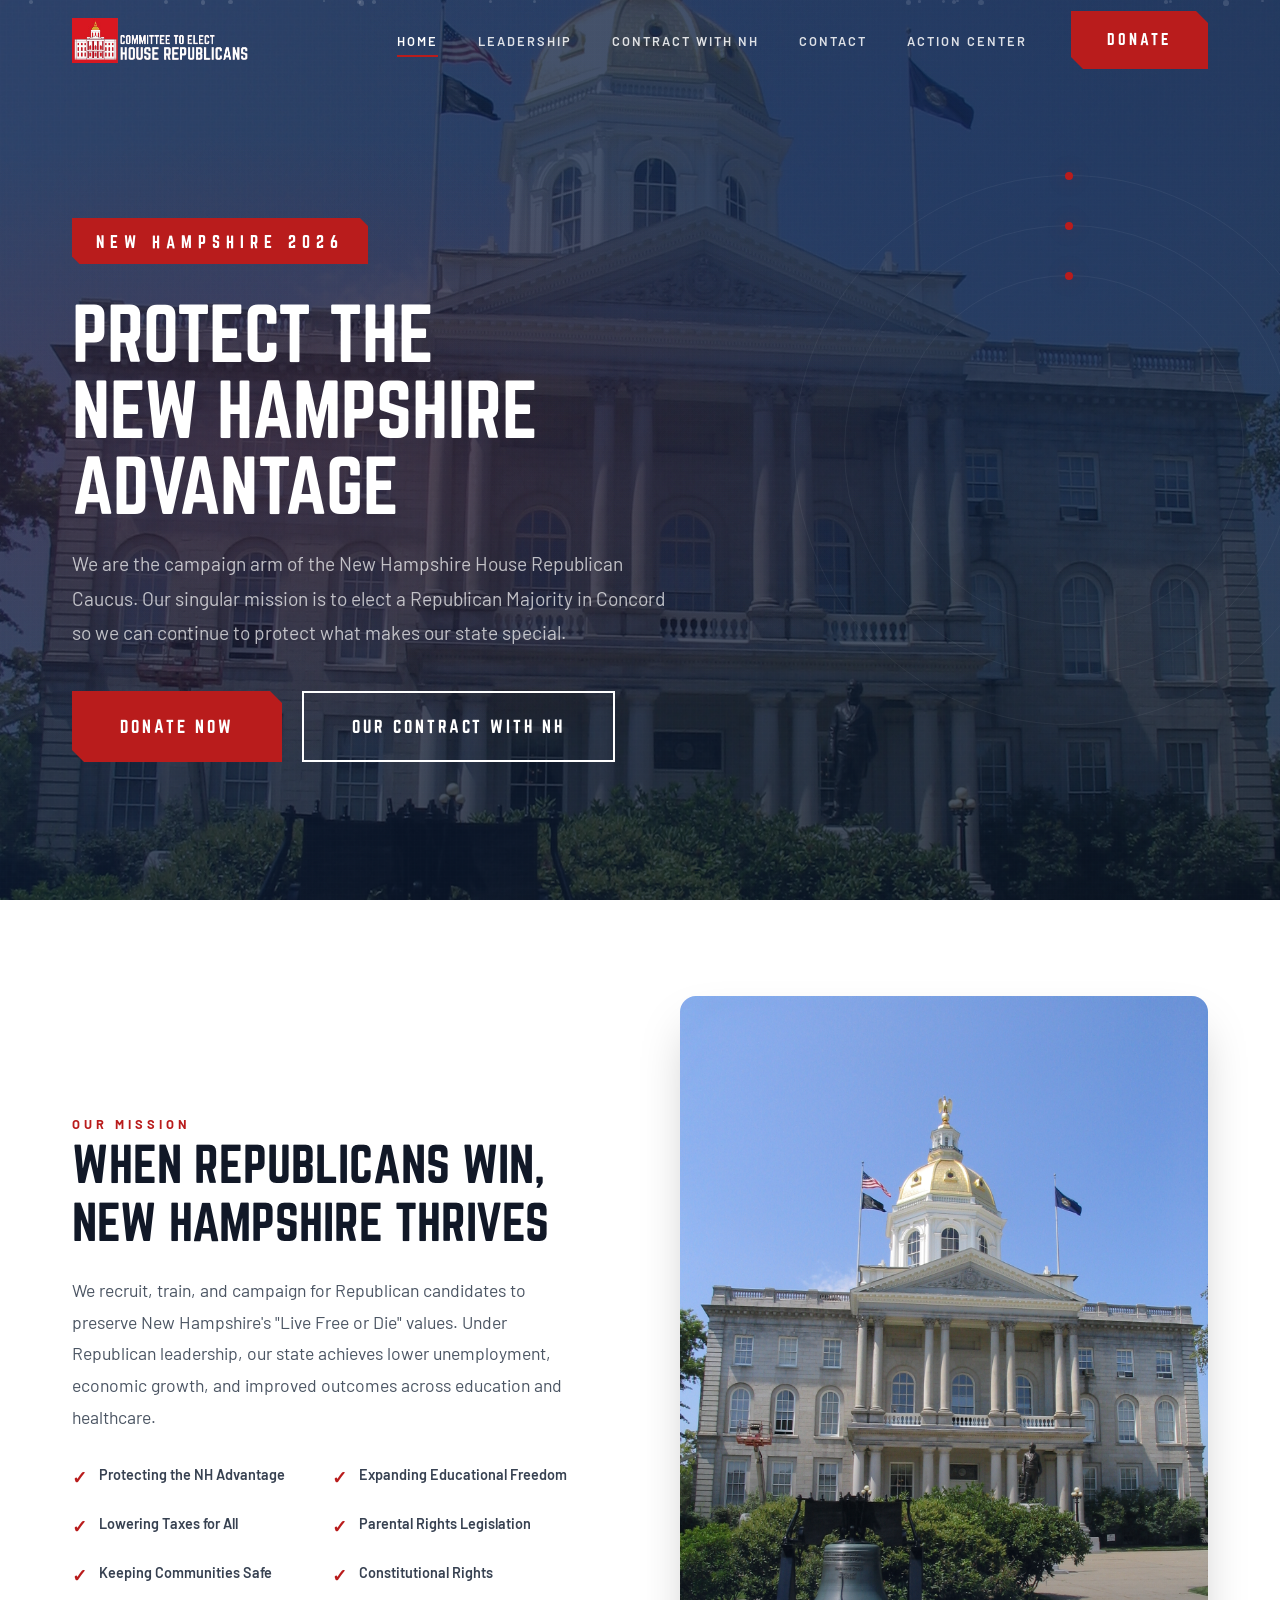
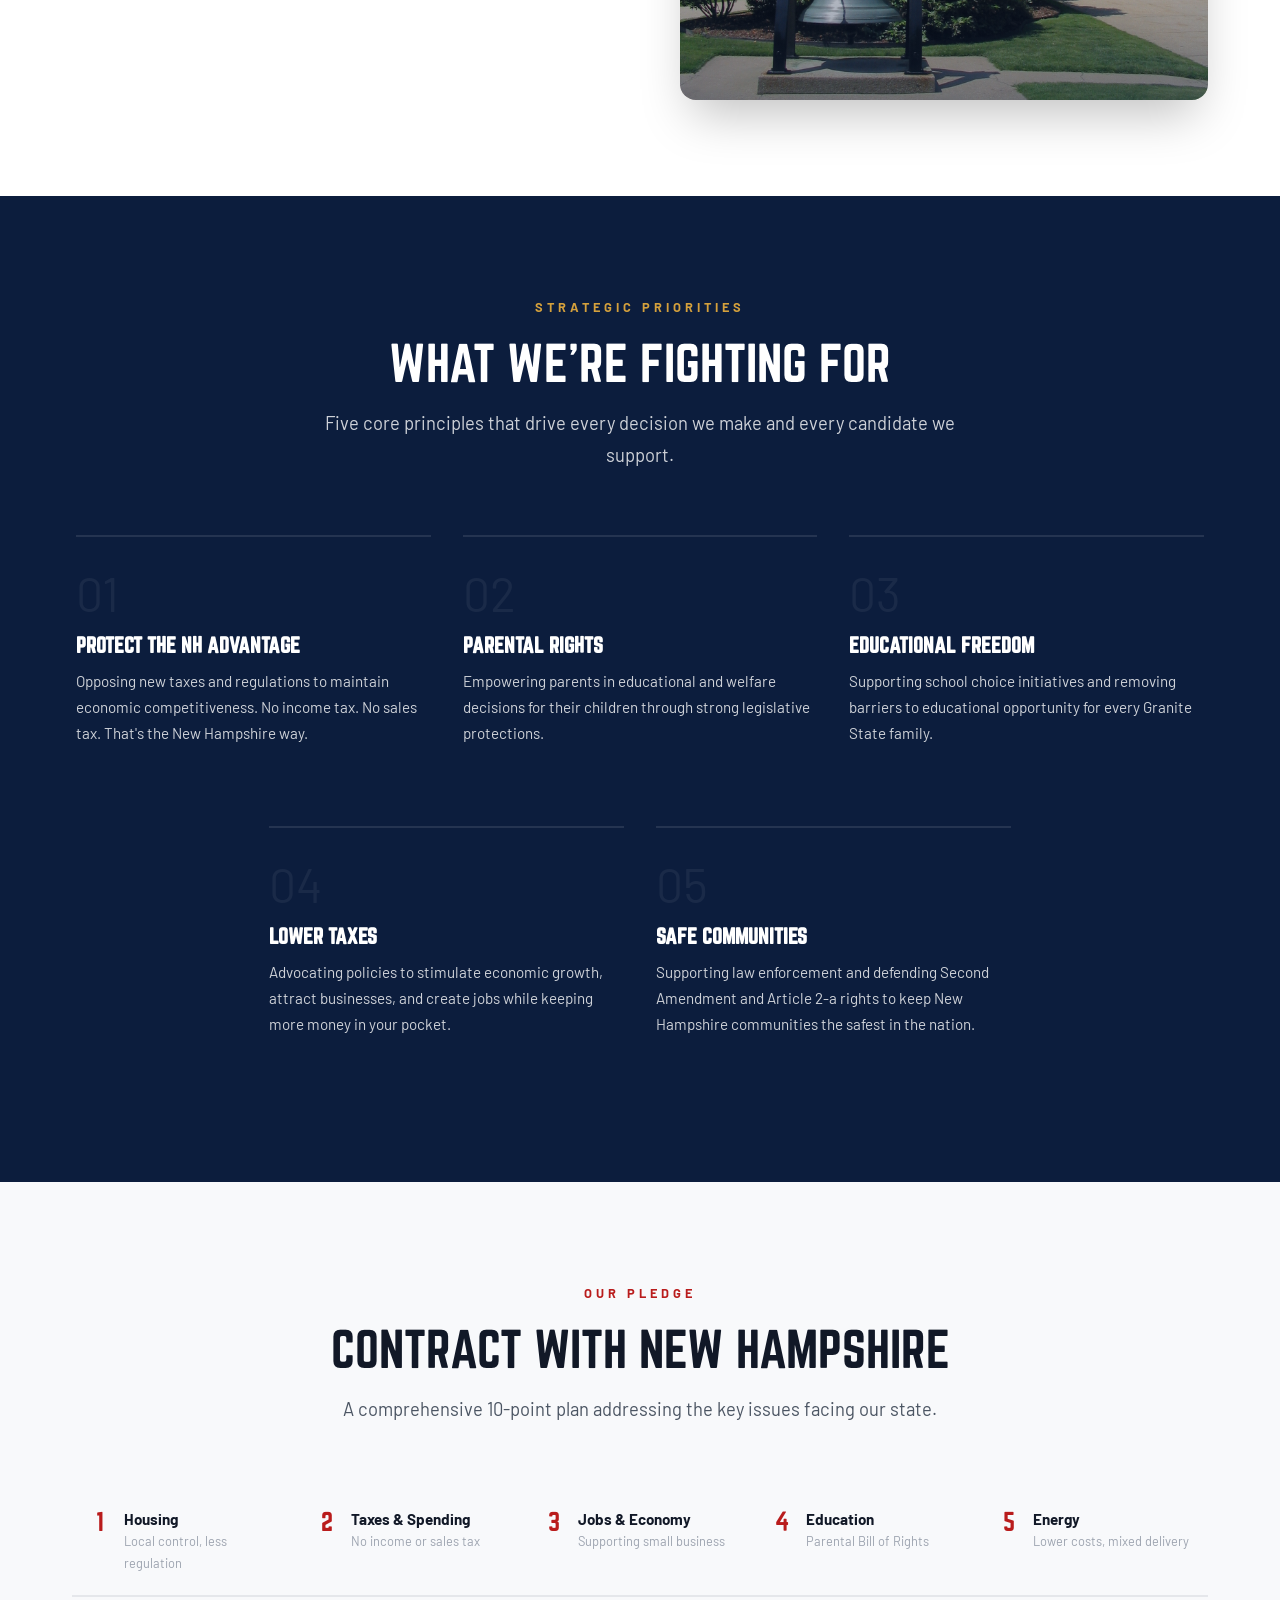
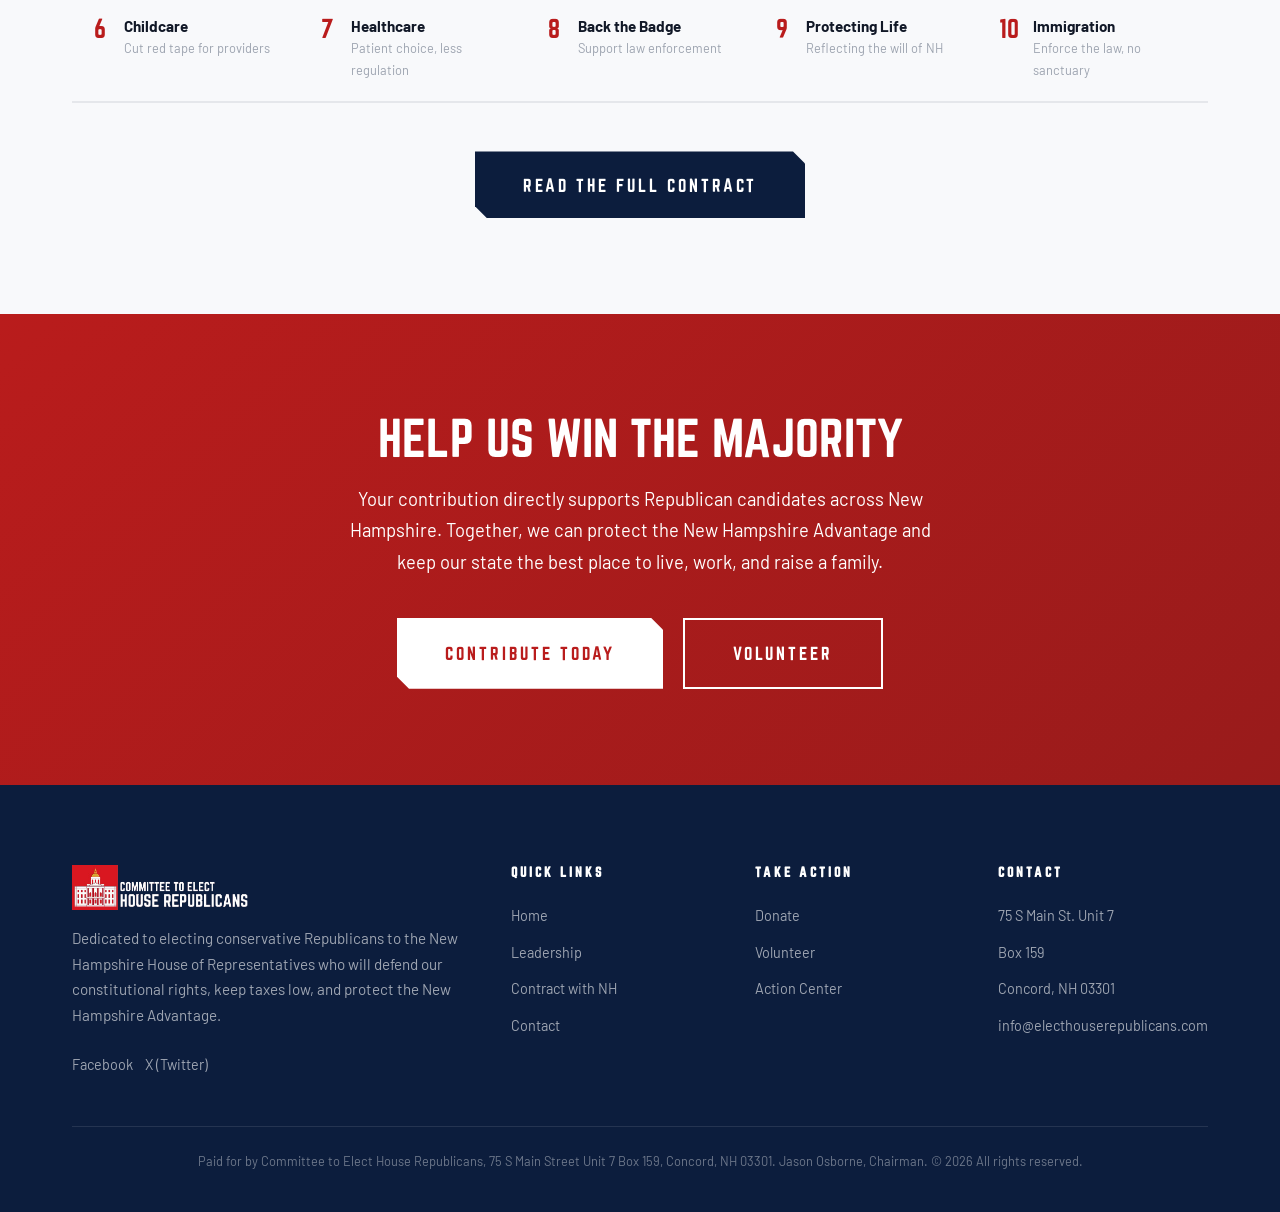
==== commit 3ef7ee07: "Update footer disclaimer to full legal text" ====
--- a/index.html
+++ b/index.html
@@ -363,7 +363,7 @@
       </div>
 
       <div class="footer__bottom">
-        <p>Paid for by the Committee to Elect House Republicans. Chairman: Rep. Jason Osborne. &copy; 2026 All rights reserved.</p>
+        <p>Paid for by Committee to Elect House Republicans, 75 S Main Street Unit 7 Box 159, Concord, NH 03301. Jason Osborne, Chairman. &copy; 2026 All rights reserved.</p>
       </div>
     </div>
   </footer>
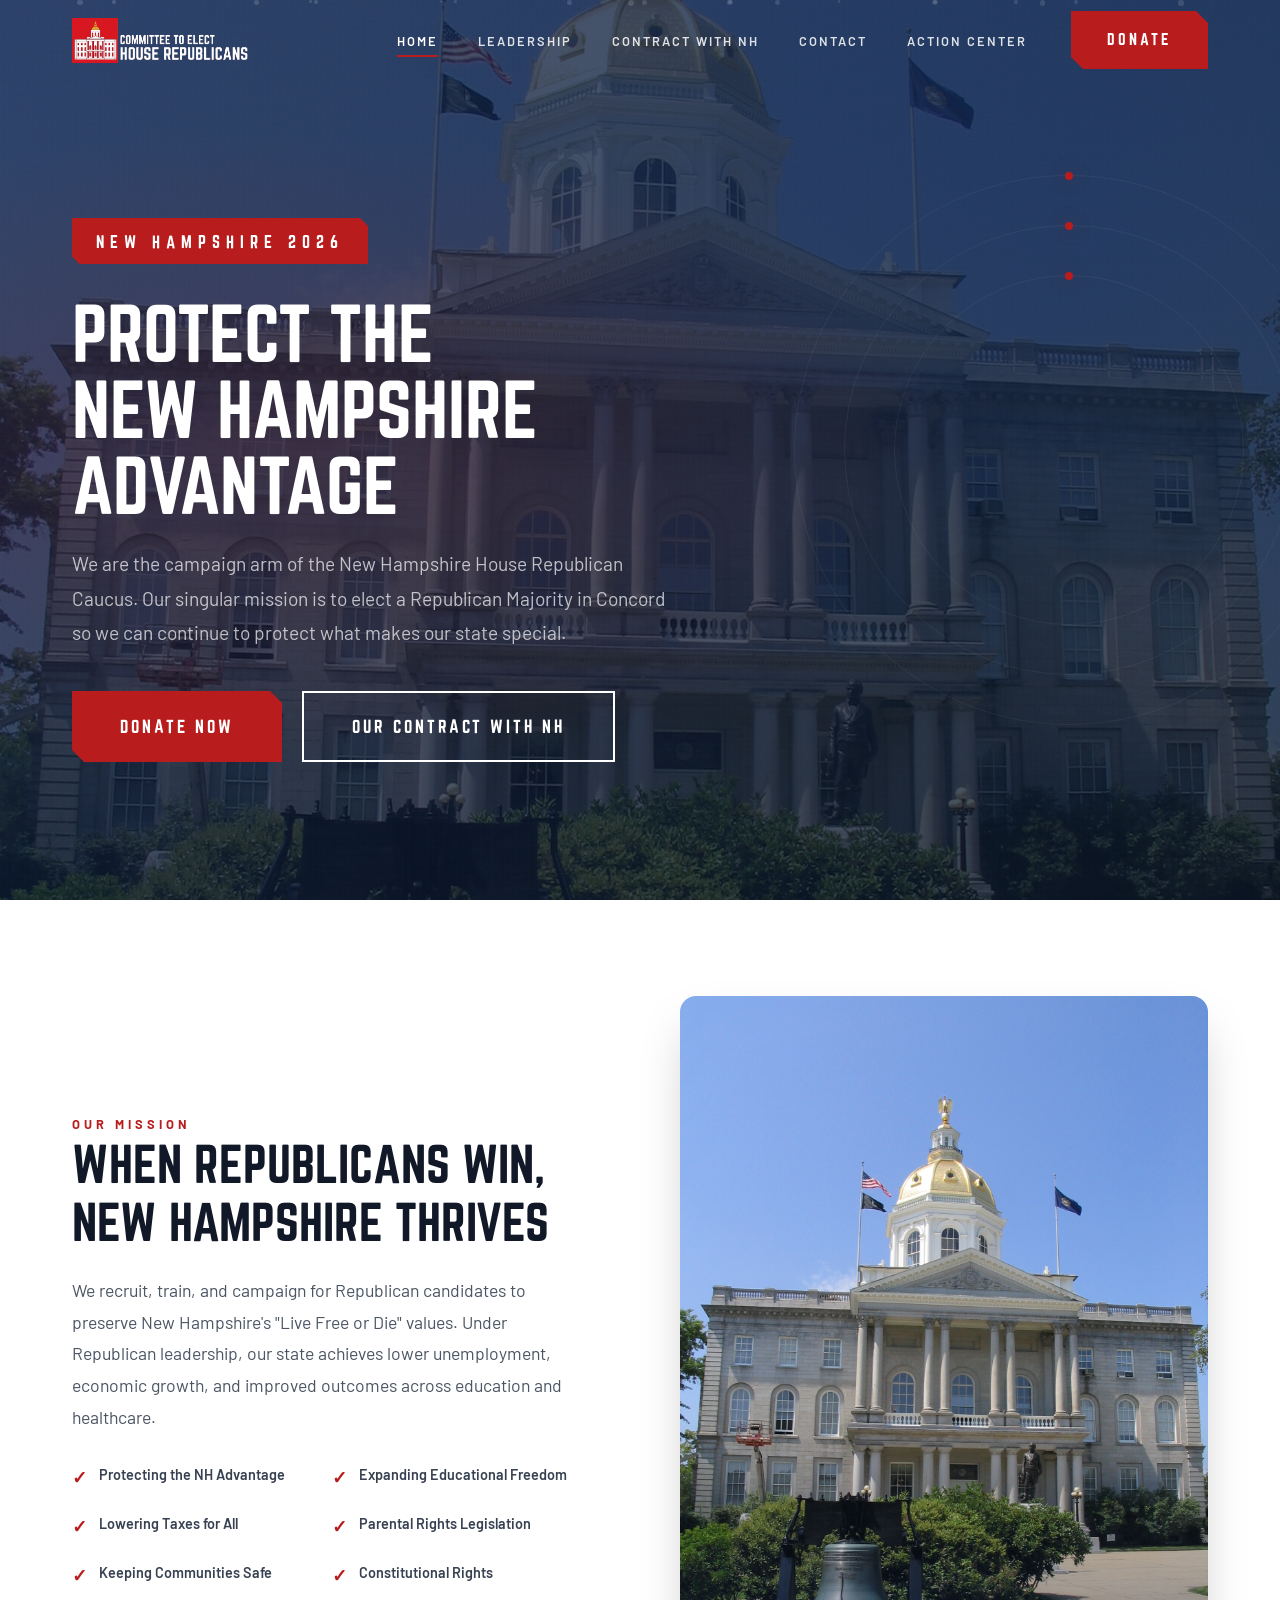
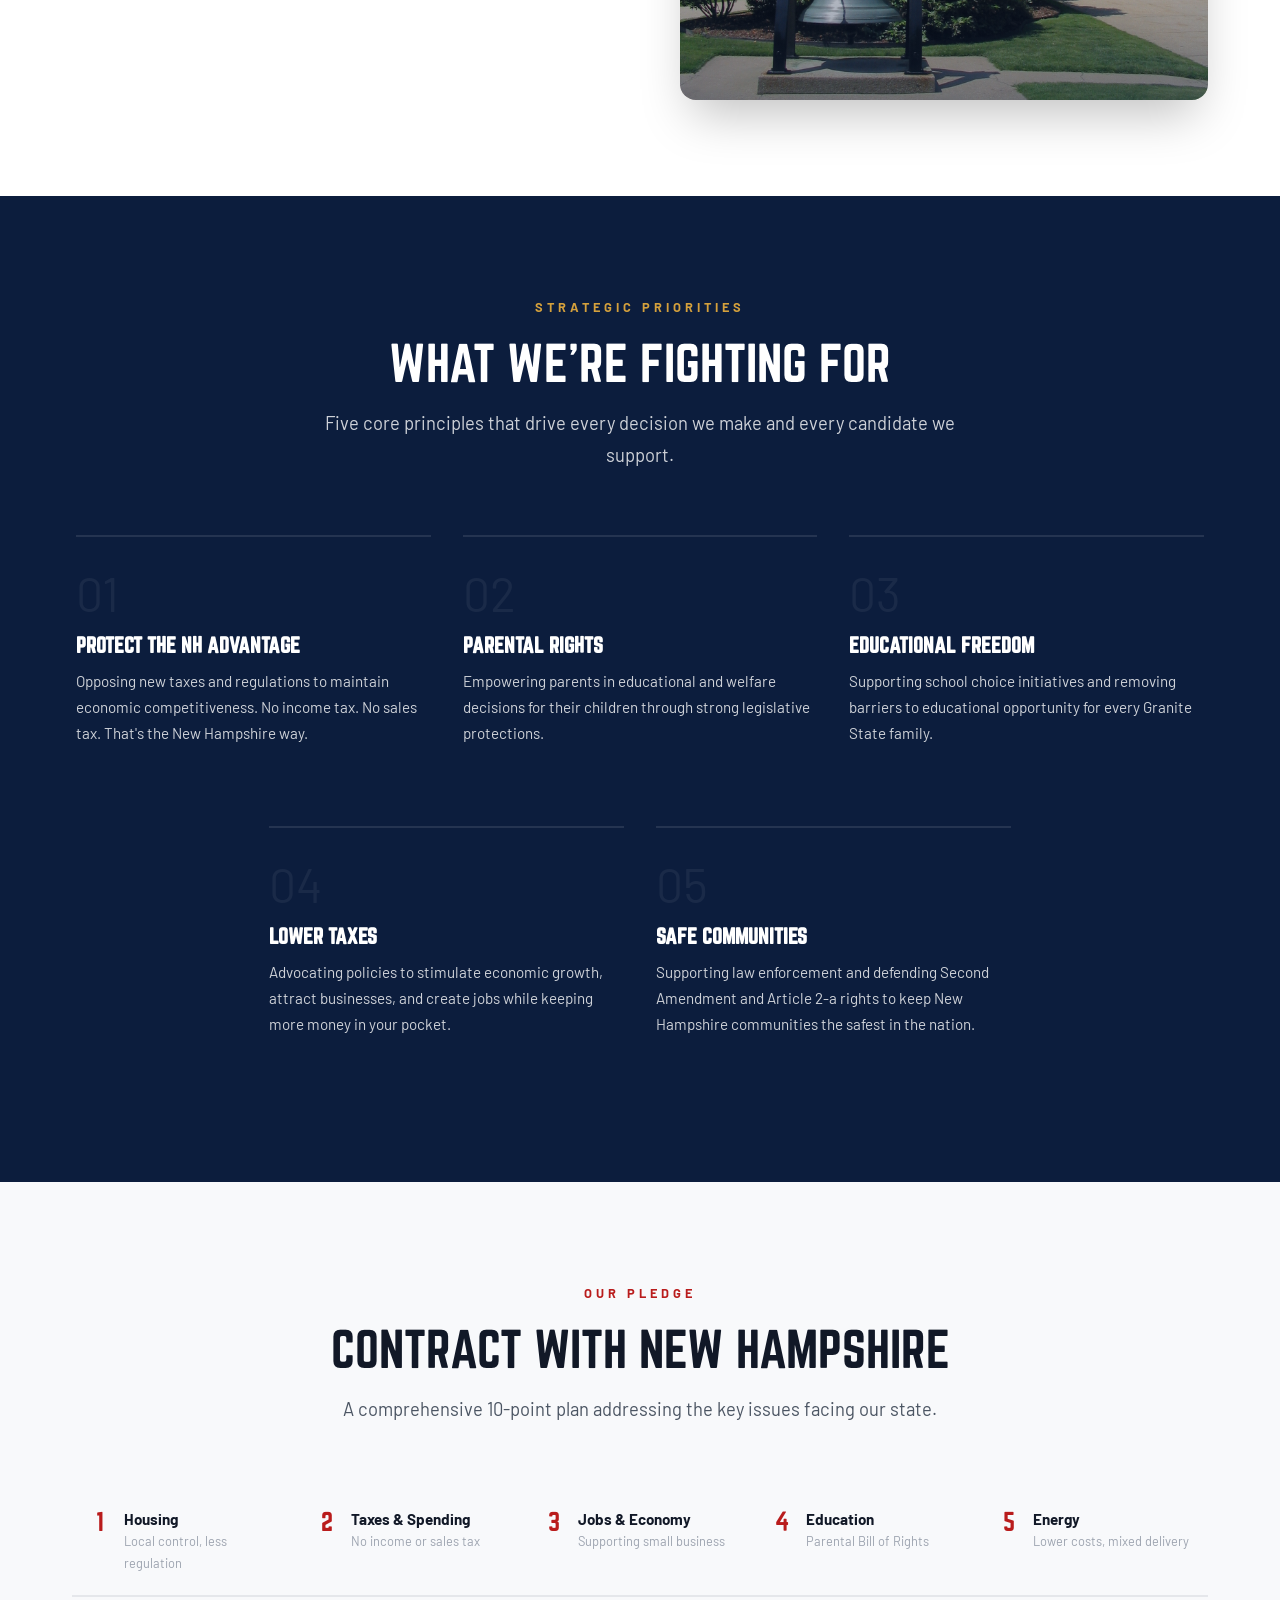
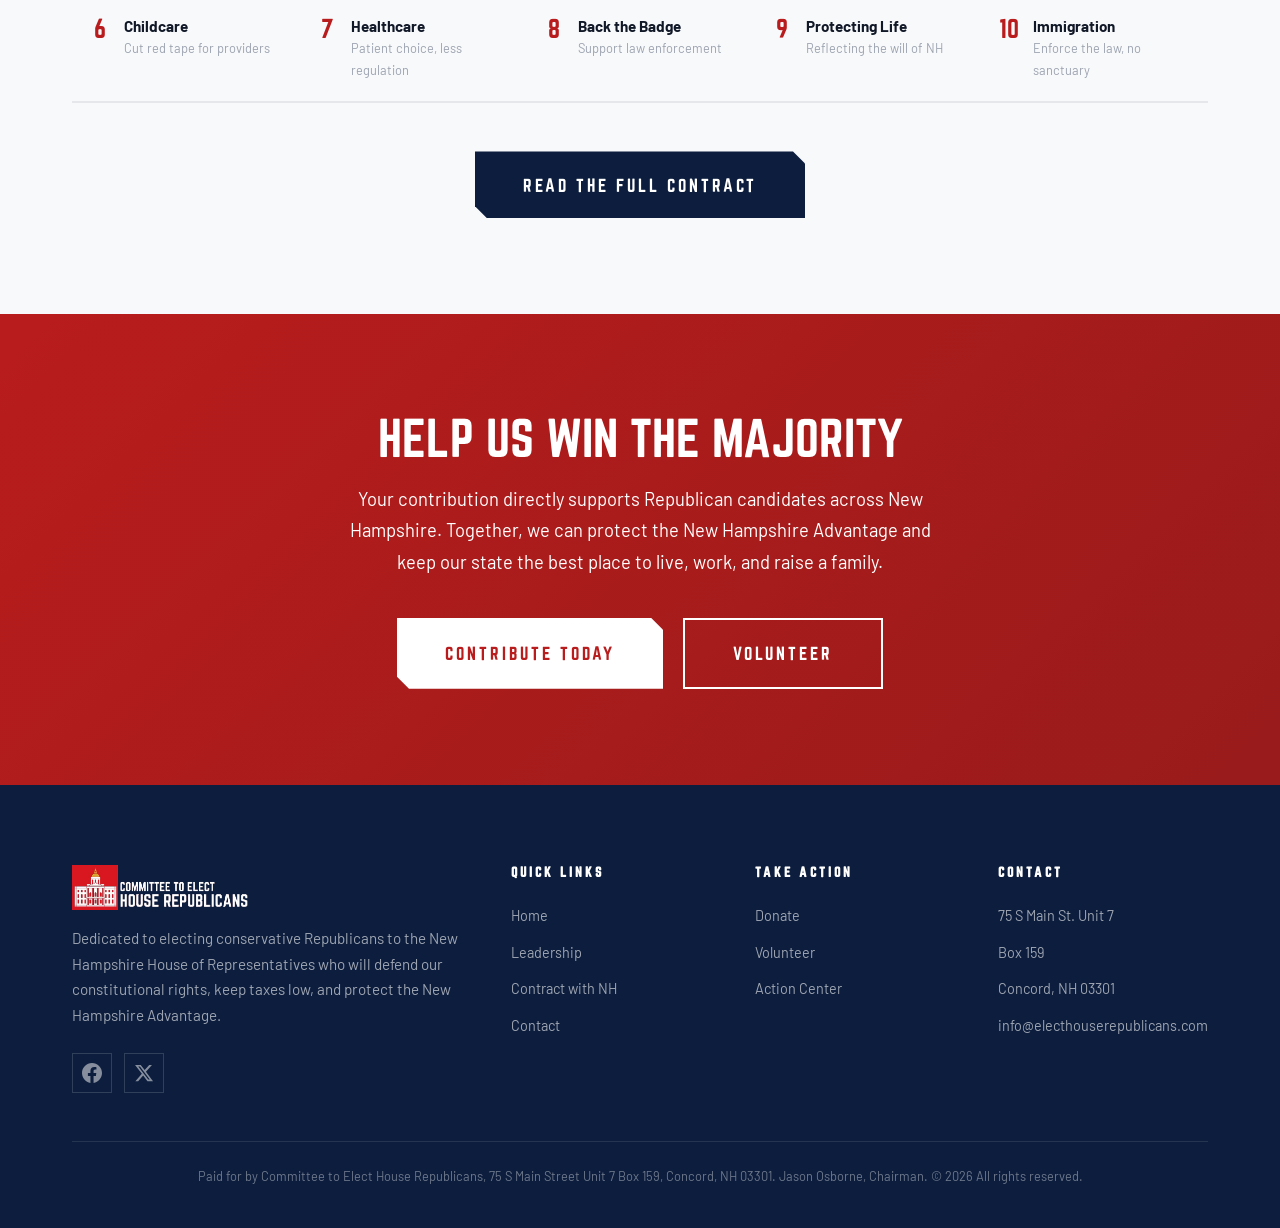
==== commit 6c0af0dc: "Fix social SVG icons on index page" ====
--- a/index.html
+++ b/index.html
@@ -323,11 +323,9 @@
             and protect the New Hampshire Advantage.
           </p>
           <div class="social-links" style="margin-top: 1.5rem;">
-            <a href="https://www.facebook.com/CommitteeToElectHouseRepublicans/" target="_blank" rel="noopener" class="footer__link" aria-label="Facebook">
-              Facebook
+            <a href="https://www.facebook.com/CommitteeToElectHouseRepublicans/" target="_blank" rel="noopener" class="footer__social" aria-label="Facebook"><svg width="20" height="20" viewBox="0 0 24 24" fill="currentColor"><path d="M24 12.073c0-6.627-5.373-12-12-12s-12 5.373-12 12c0 5.99 4.388 10.954 10.125 11.854v-8.385H7.078v-3.47h3.047V9.43c0-3.007 1.792-4.669 4.533-4.669 1.312 0 2.686.235 2.686.235v2.953H15.83c-1.491 0-1.956.925-1.956 1.874v2.25h3.328l-.532 3.47h-2.796v8.385C19.612 23.027 24 18.062 24 12.073z"/></svg>
             </a>
-            <a href="https://x.com/ctehr" target="_blank" rel="noopener" class="footer__link" aria-label="X (Twitter)">
-              X (Twitter)
+            <a href="https://x.com/ctehr" target="_blank" rel="noopener" class="footer__social" aria-label="X"><svg width="20" height="20" viewBox="0 0 24 24" fill="currentColor"><path d="M18.244 2.25h3.308l-7.227 8.26 8.502 11.24H16.17l-5.214-6.817L4.99 21.75H1.68l7.73-8.835L1.254 2.25H8.08l4.713 6.231zm-1.161 17.52h1.833L7.084 4.126H5.117z"/></svg>
             </a>
           </div>
         </div>
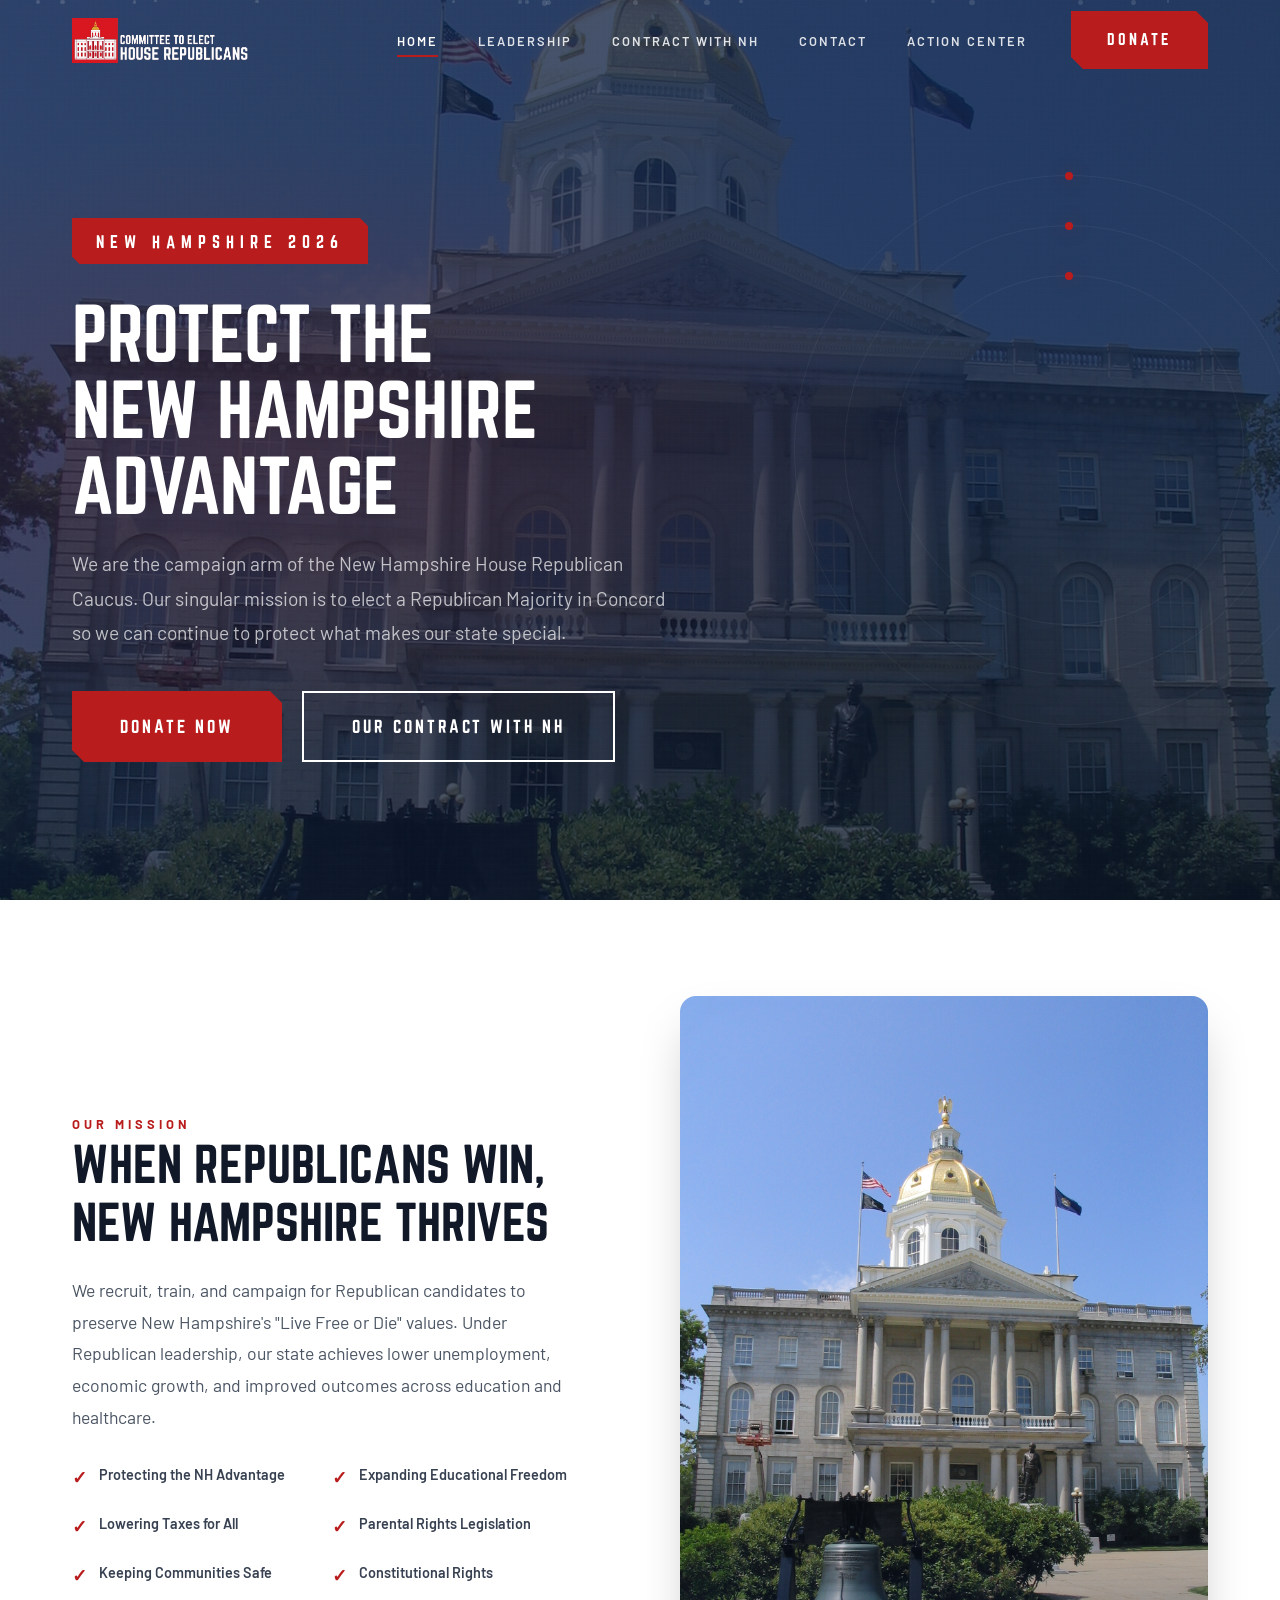
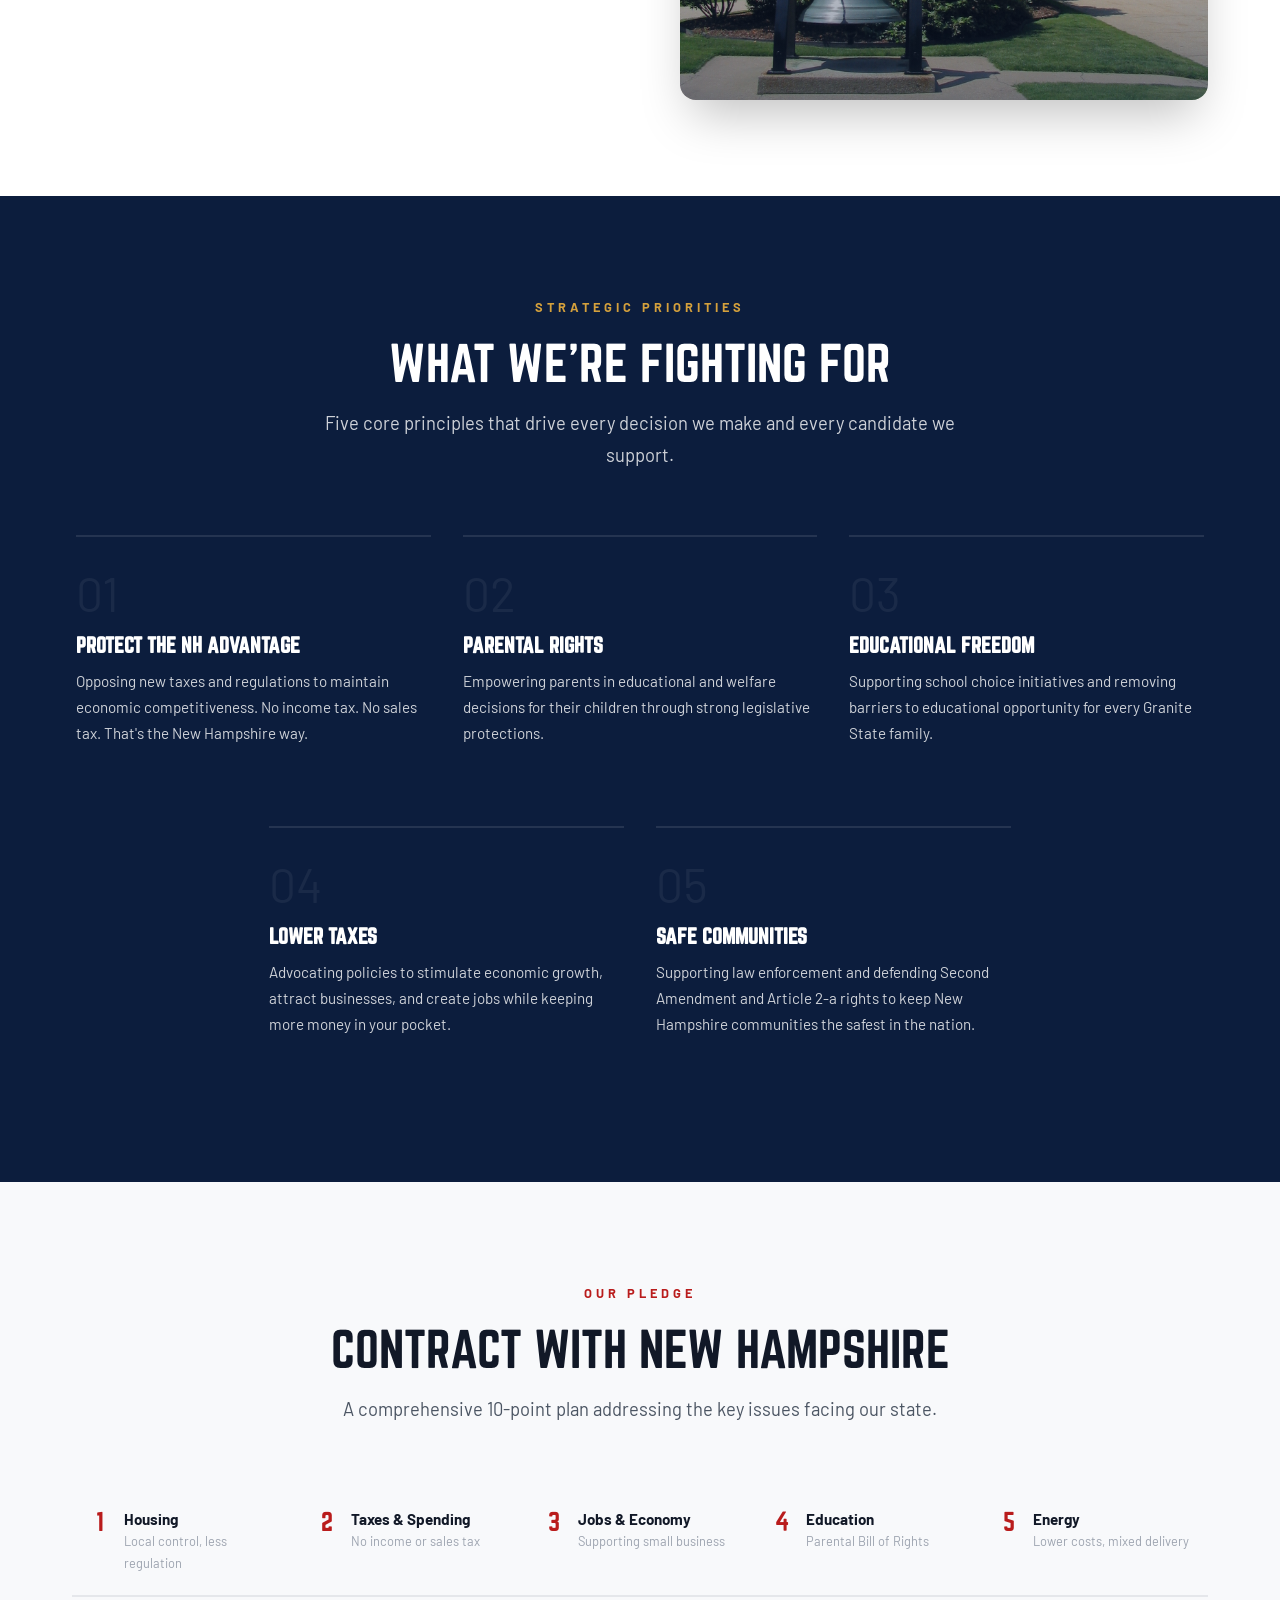
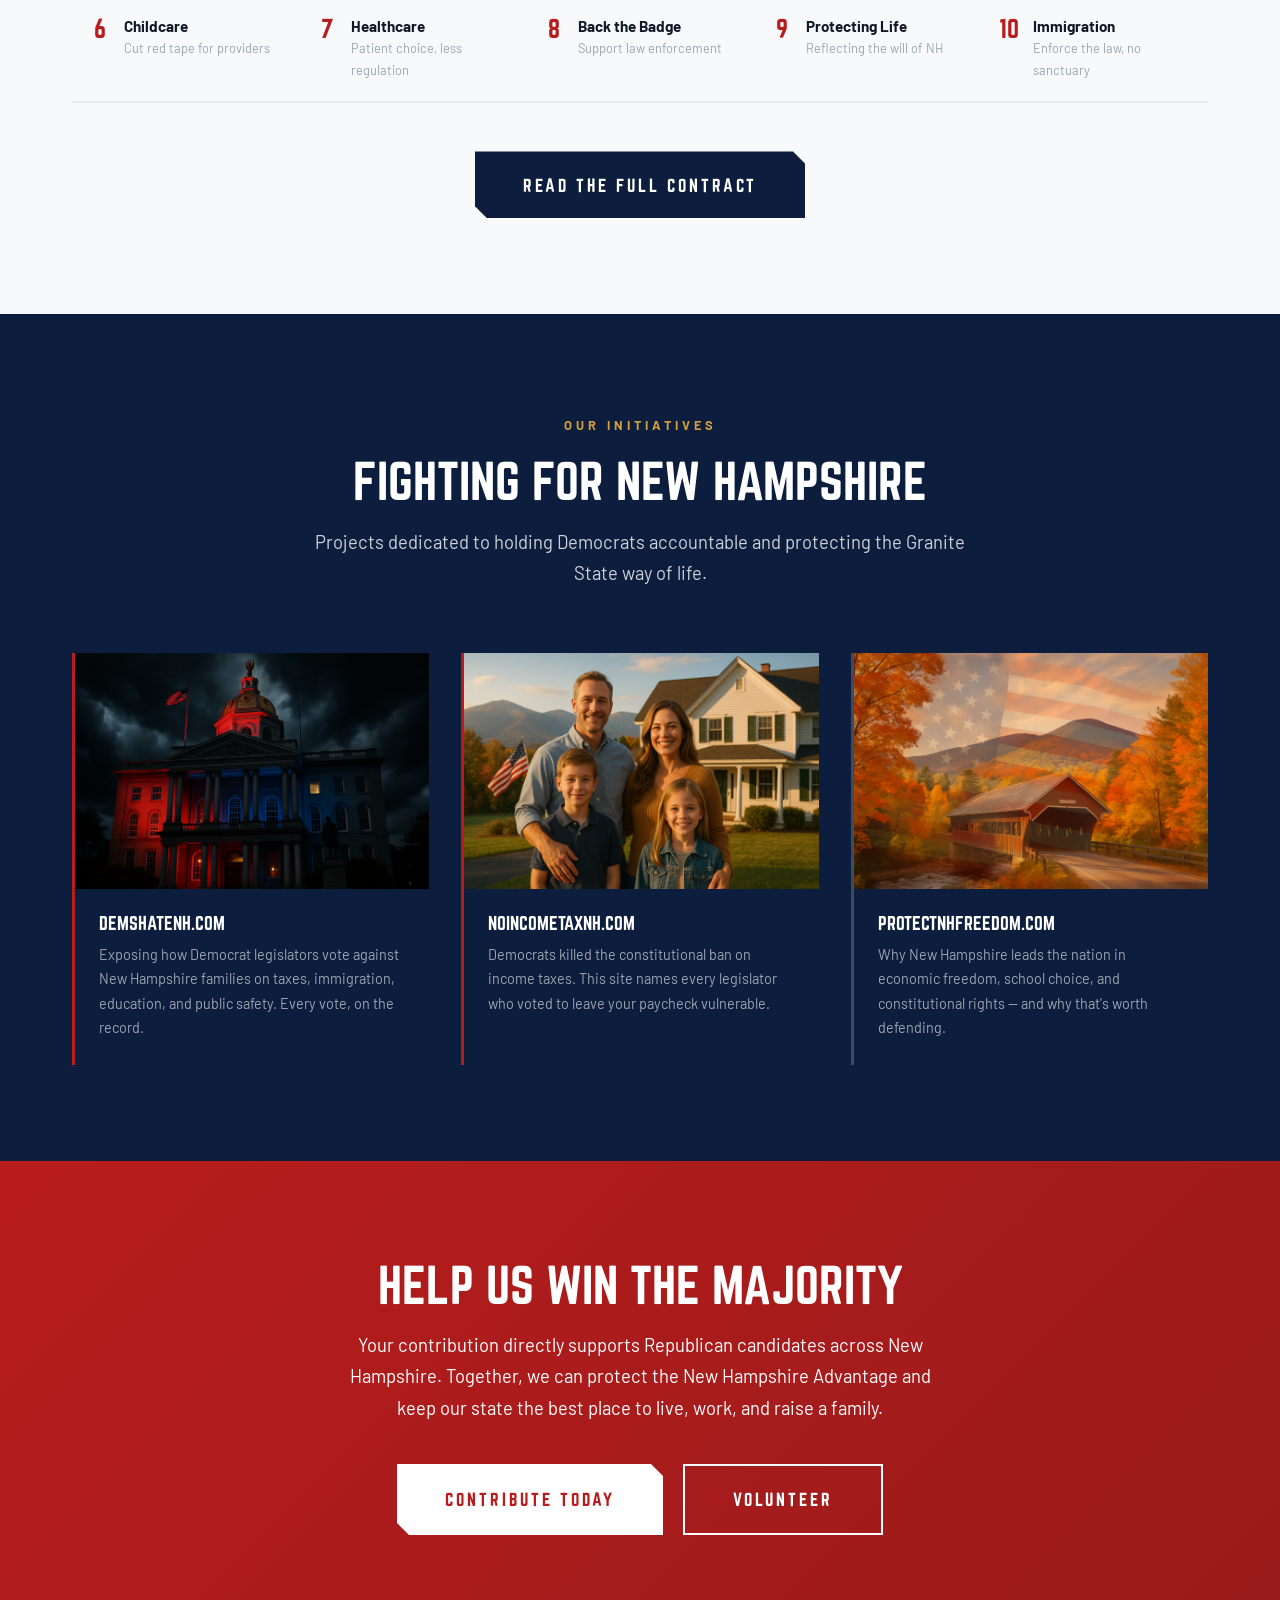
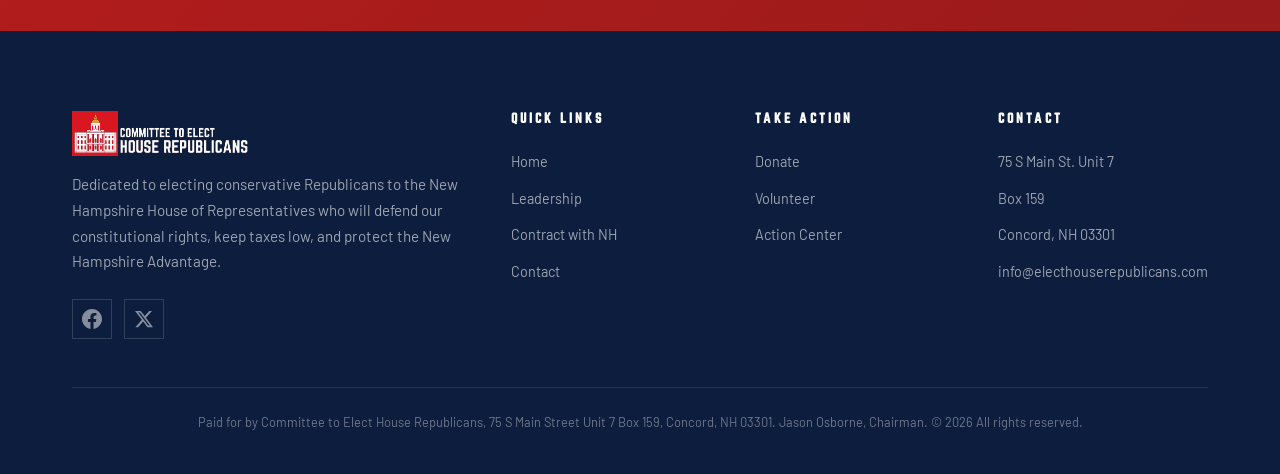
==== commit e1bf4ba2: "Add initiatives section with OpenAI-generated images for DemsHateNH, NoIncomeTaxNH, ProtectNHFreedom" ====
--- a/index.html
+++ b/index.html
@@ -287,6 +287,51 @@
     </div>
   </section>
 
+  <!-- Our Initiatives -->
+  <section class="section section--dark" id="initiatives">
+    <div class="container">
+      <div class="section-header fade-in">
+        <span class="label">Our Initiatives</span>
+        <h2>Fighting for New Hampshire</h2>
+        <p>Projects dedicated to holding Democrats accountable and protecting the Granite State way of life.</p>
+      </div>
+
+      <div style="display: grid; grid-template-columns: repeat(3, 1fr); gap: 2rem;" class="stagger">
+
+        <a href="https://demshatenh.com" target="_blank" rel="noopener" style="display: block; border-left: 3px solid var(--red-primary); transition: all 0.2s; overflow: hidden;">
+          <img src="images/demshatenh.png" alt="DemsHateNH.com" style="width: 100%; aspect-ratio: 3/2; object-fit: cover;">
+          <div style="padding: 1.5rem;">
+            <h3 style="font-size: 1.1rem; margin-bottom: 0.5rem;">DemsHateNH.com</h3>
+            <p style="font-size: 0.9rem; color: rgba(255,255,255,0.6); margin: 0;">
+              Exposing how Democrat legislators vote against New Hampshire families on taxes, immigration, education, and public safety. Every vote, on the record.
+            </p>
+          </div>
+        </a>
+
+        <a href="https://noincometaxnh.com" target="_blank" rel="noopener" style="display: block; border-left: 3px solid var(--red-primary); transition: all 0.2s; overflow: hidden;">
+          <img src="images/noincometaxnh.png" alt="NoIncomeTaxNH.com" style="width: 100%; aspect-ratio: 3/2; object-fit: cover;">
+          <div style="padding: 1.5rem;">
+            <h3 style="font-size: 1.1rem; margin-bottom: 0.5rem;">NoIncomeTaxNH.com</h3>
+            <p style="font-size: 0.9rem; color: rgba(255,255,255,0.6); margin: 0;">
+              Democrats killed the constitutional ban on income taxes. This site names every legislator who voted to leave your paycheck vulnerable.
+            </p>
+          </div>
+        </a>
+
+        <a href="https://protectnhfreedom.com" target="_blank" rel="noopener" style="display: block; border-left: 3px solid rgba(255,255,255,0.2); transition: all 0.2s; overflow: hidden;">
+          <img src="images/protectnhfreedom.png" alt="ProtectNHFreedom.com" style="width: 100%; aspect-ratio: 3/2; object-fit: cover;">
+          <div style="padding: 1.5rem;">
+            <h3 style="font-size: 1.1rem; margin-bottom: 0.5rem;">ProtectNHFreedom.com</h3>
+            <p style="font-size: 0.9rem; color: rgba(255,255,255,0.6); margin: 0;">
+              Why New Hampshire leads the nation in economic freedom, school choice, and constitutional rights &mdash; and why that's worth defending.
+            </p>
+          </div>
+        </a>
+
+      </div>
+    </div>
+  </section>
+
   <!-- CTA / Donate Section -->
   <section class="cta section--red" id="donate">
     <div class="container">
--- a/css/style.css
+++ b/css/style.css
@@ -1398,6 +1398,10 @@
     grid-template-columns: 1fr;
   }
 
+  #initiatives [style*="grid-template-columns"] {
+    grid-template-columns: 1fr !important;
+  }
+
   .footer__grid {
     grid-template-columns: 1fr;
     gap: 2.5rem;
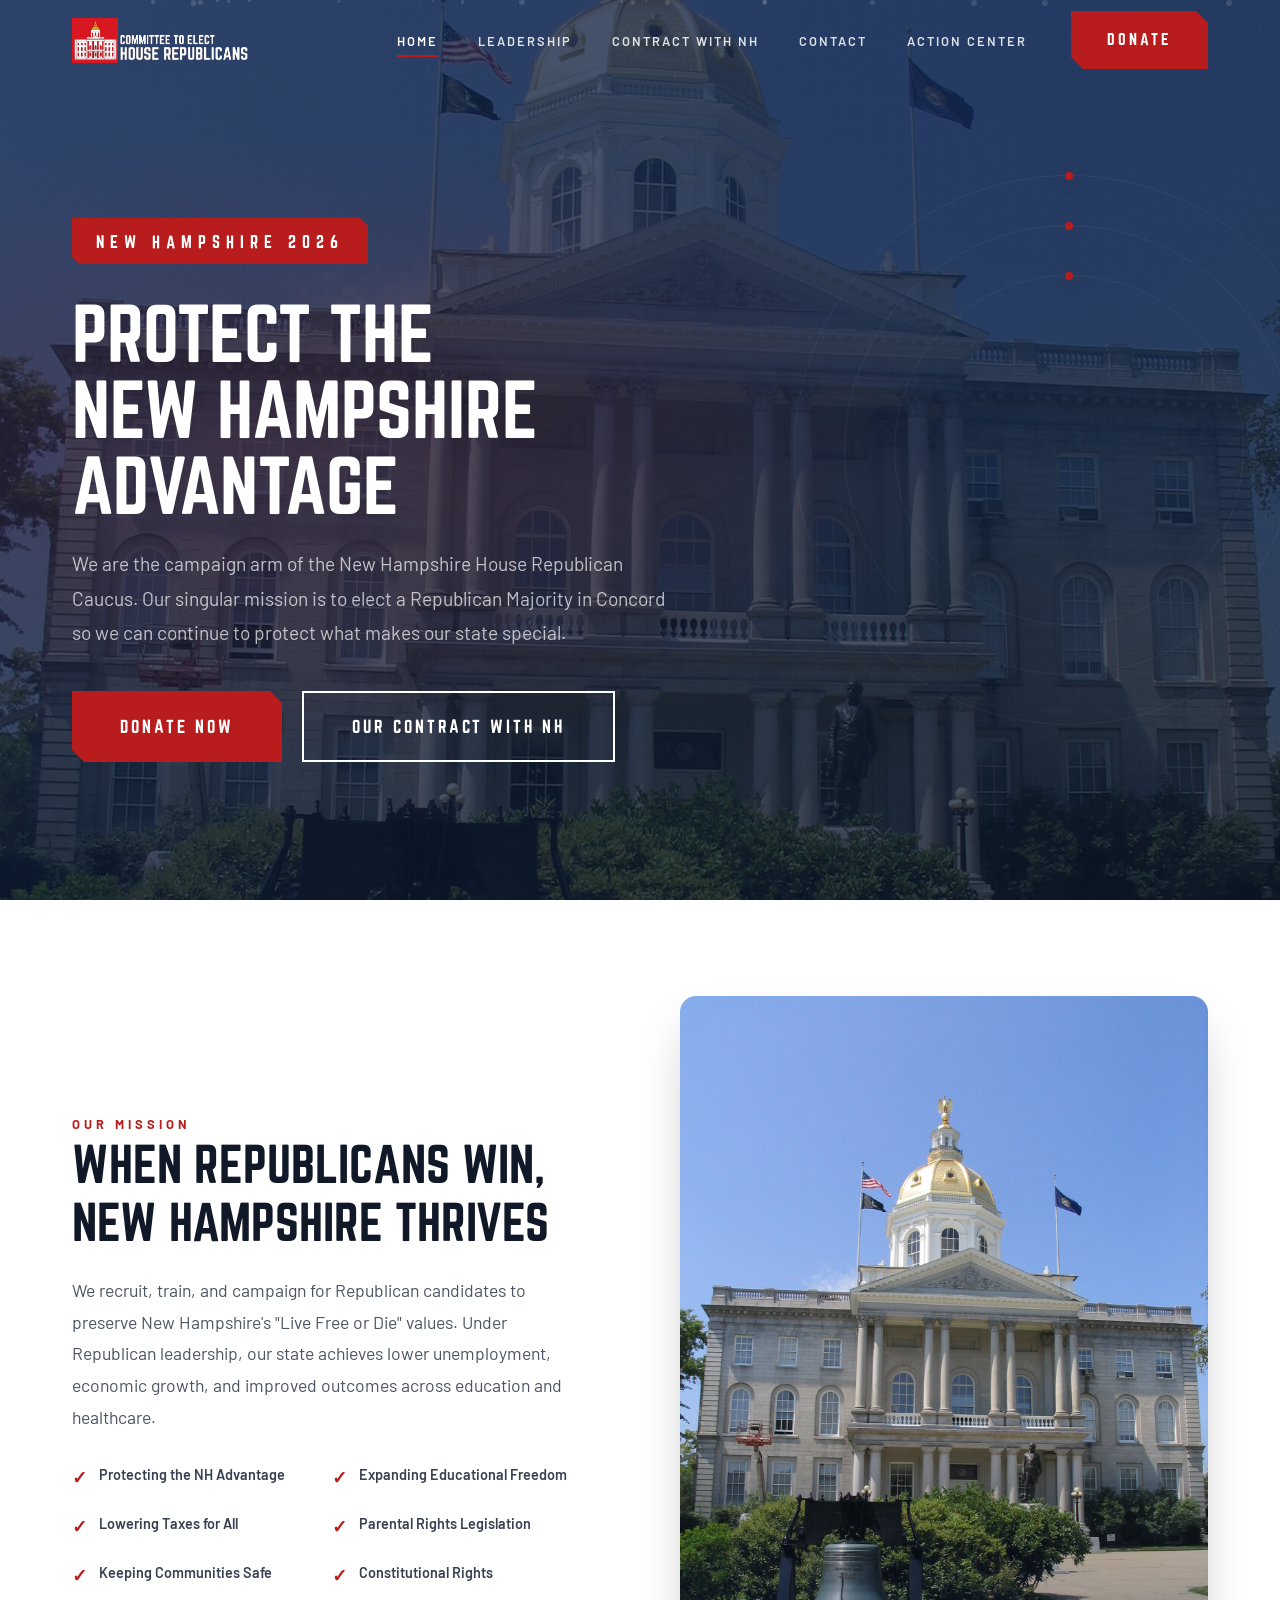
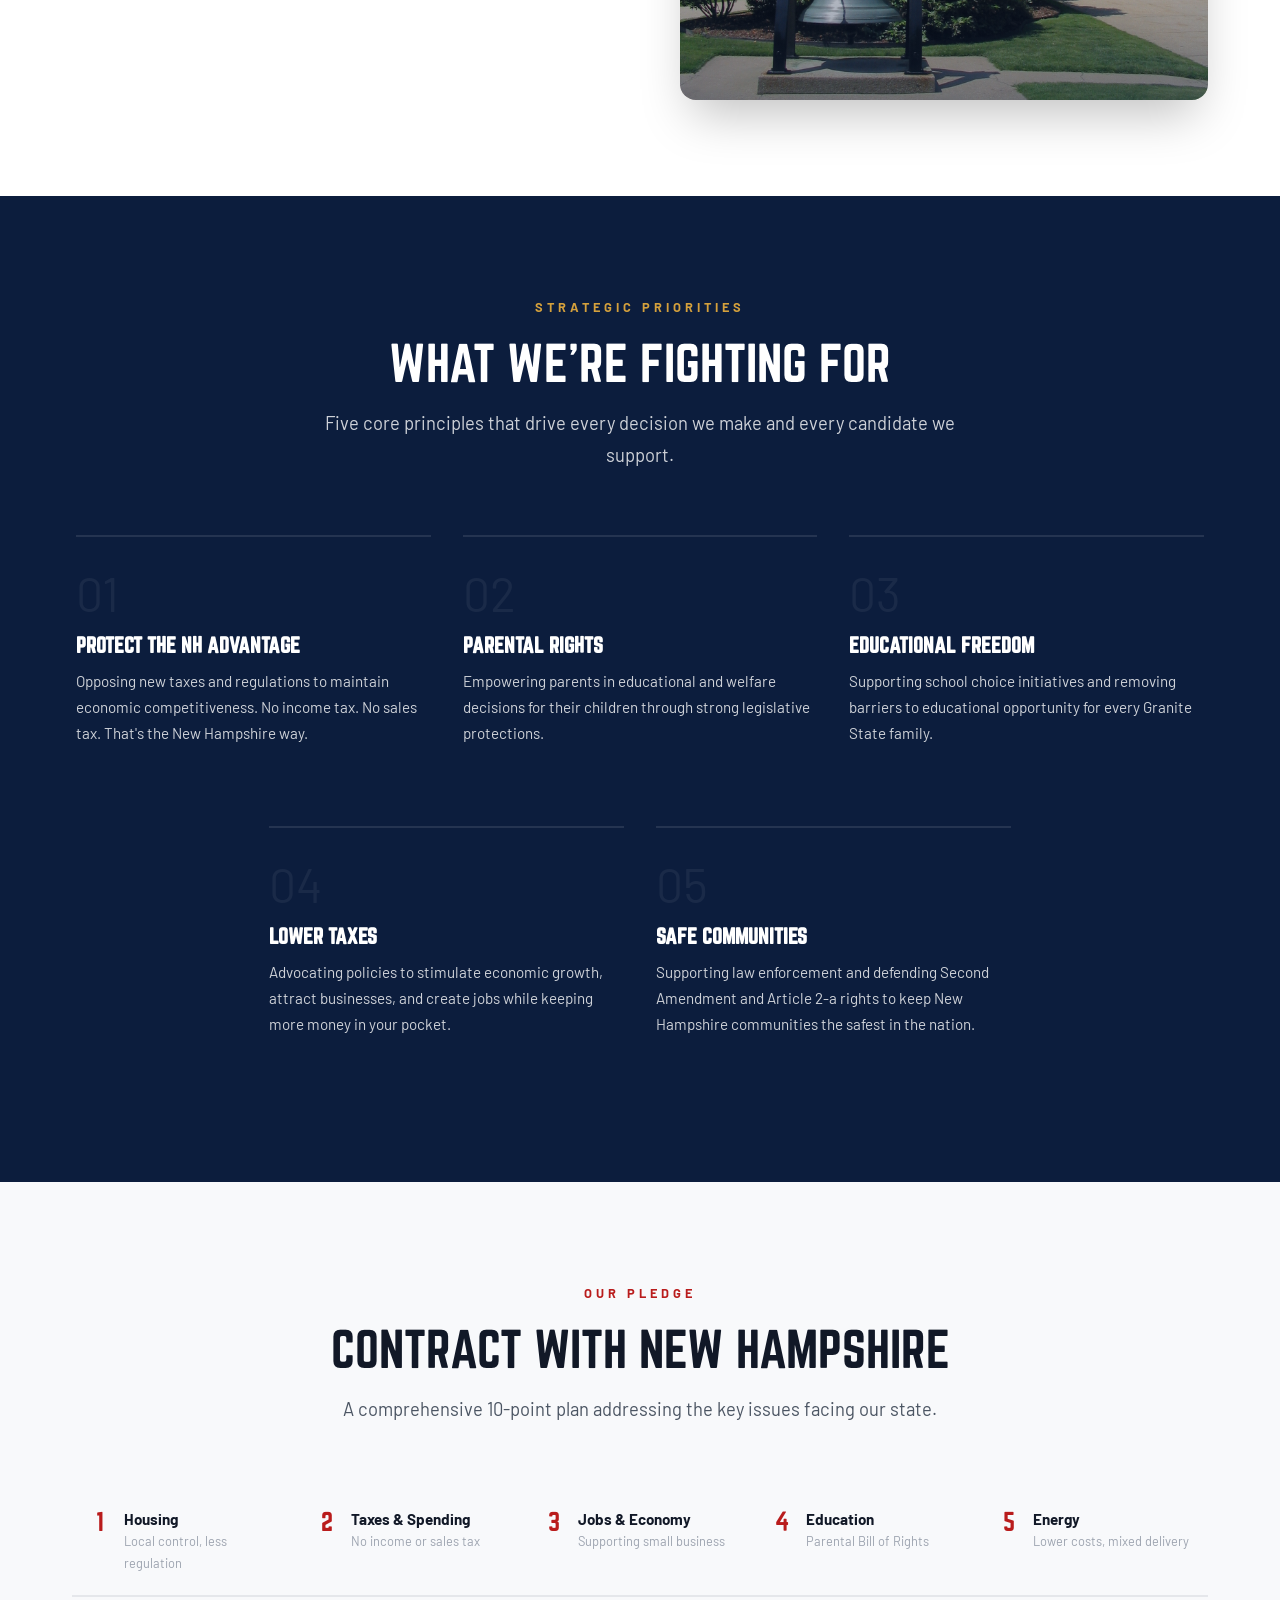
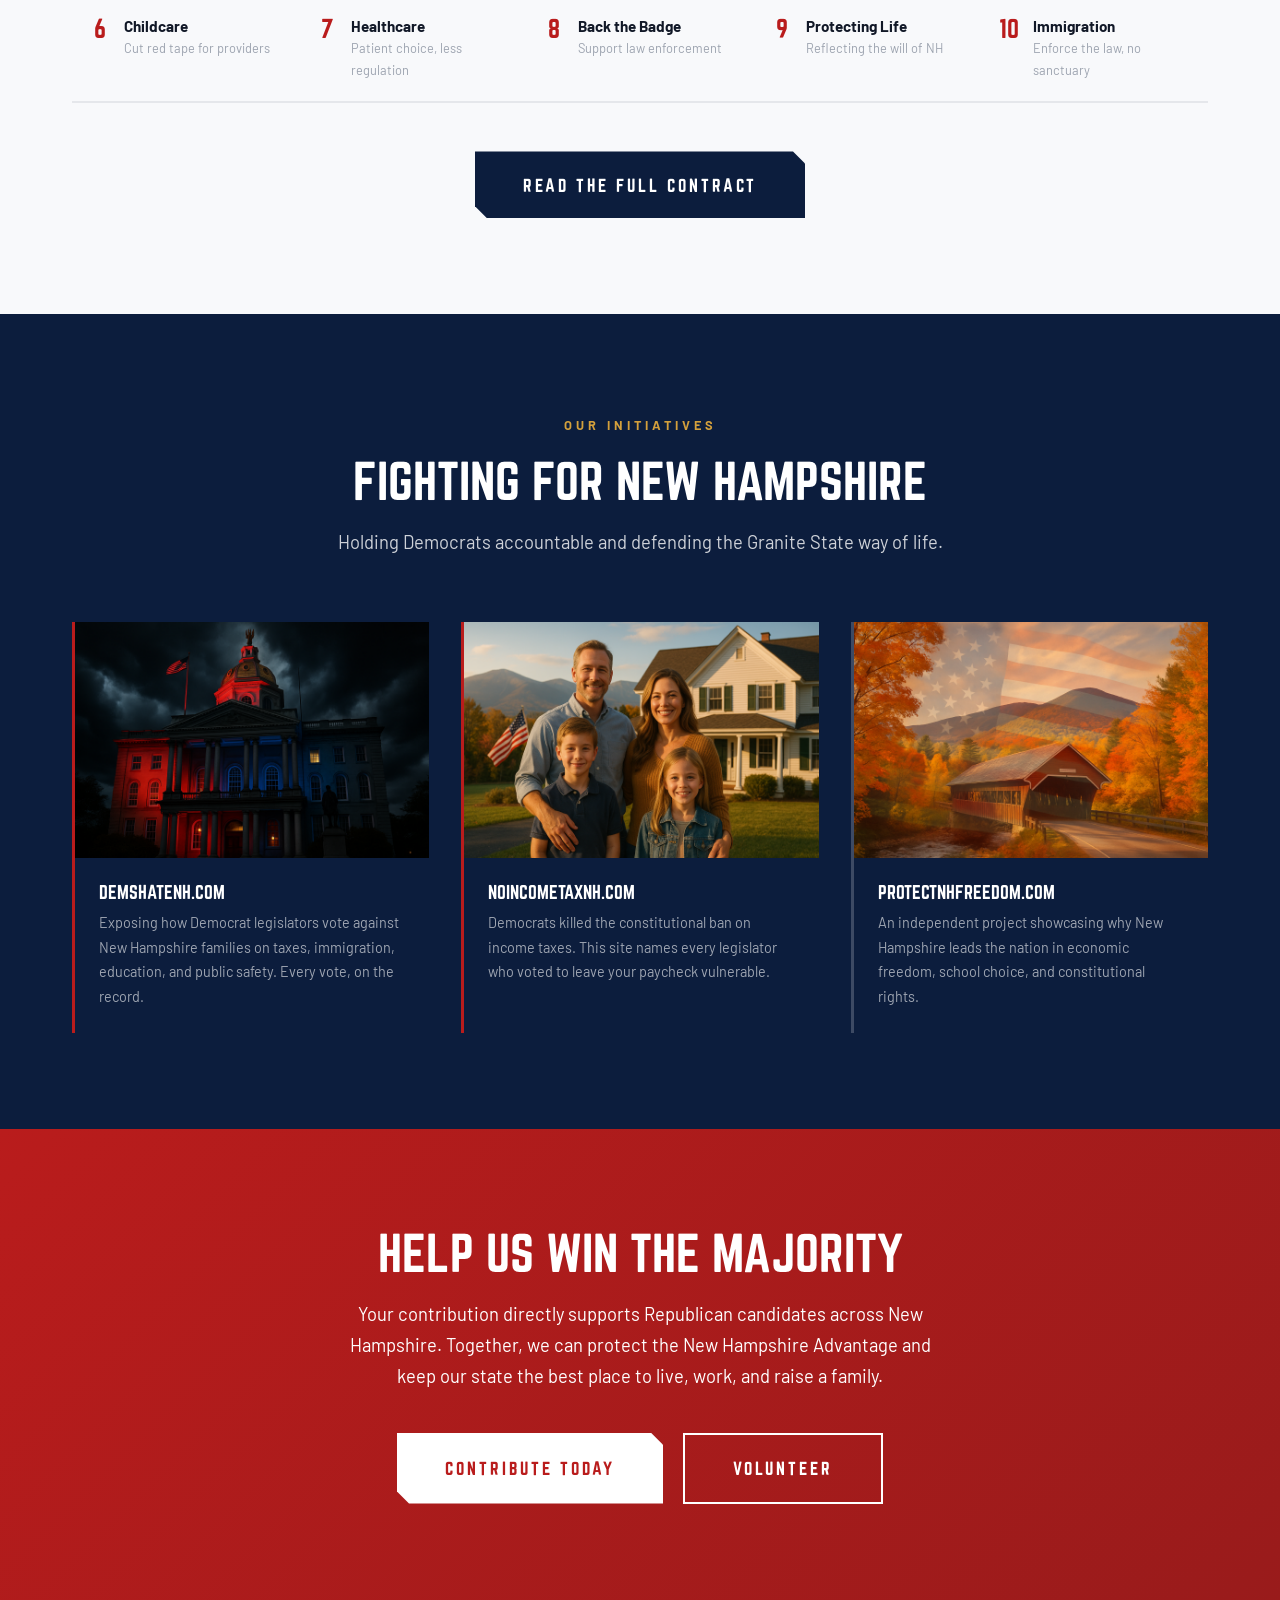
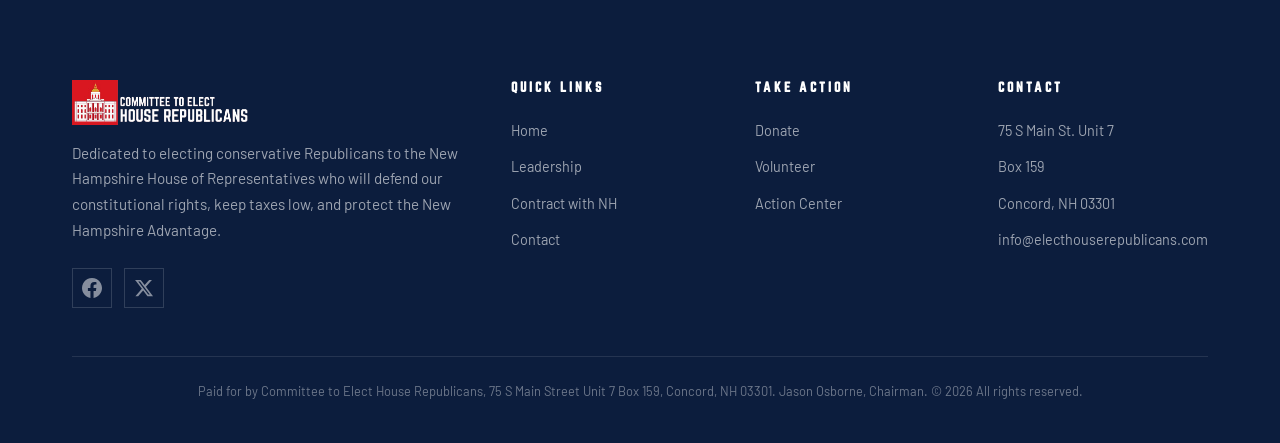
==== commit e23f87f5: "Add OG images for all pages, fix ProtectNHFreedom as independent, add twitter cards" ====
--- a/index.html
+++ b/index.html
@@ -8,9 +8,10 @@
   <meta name="keywords" content="New Hampshire, Republicans, House Republicans, CTEHR, GOP, NH Advantage, Concord, elect, conservative">
   <meta property="og:title" content="Committee to Elect House Republicans | New Hampshire">
   <meta property="og:description" content="Our singular mission is to elect a Republican Majority in Concord so we can protect what makes New Hampshire special.">
-  <meta property="og:image" content="images/hero-statehouse.jpg">
+  <meta property="og:image" content="https://electhouserepublicans.com/images/og-home.jpg">
   <meta property="og:type" content="website">
   <meta name="twitter:card" content="summary_large_image">
+  <meta name="twitter:image" content="https://electhouserepublicans.com/images/og-home.jpg">
   <link rel="icon" href="favicon.ico">
   <link rel="preconnect" href="https://fonts.googleapis.com">
   <link rel="preconnect" href="https://fonts.gstatic.com" crossorigin>
@@ -293,7 +294,7 @@
       <div class="section-header fade-in">
         <span class="label">Our Initiatives</span>
         <h2>Fighting for New Hampshire</h2>
-        <p>Projects dedicated to holding Democrats accountable and protecting the Granite State way of life.</p>
+        <p>Holding Democrats accountable and defending the Granite State way of life.</p>
       </div>
 
       <div style="display: grid; grid-template-columns: repeat(3, 1fr); gap: 2rem;" class="stagger">
@@ -323,7 +324,7 @@
           <div style="padding: 1.5rem;">
             <h3 style="font-size: 1.1rem; margin-bottom: 0.5rem;">ProtectNHFreedom.com</h3>
             <p style="font-size: 0.9rem; color: rgba(255,255,255,0.6); margin: 0;">
-              Why New Hampshire leads the nation in economic freedom, school choice, and constitutional rights &mdash; and why that's worth defending.
+              An independent project showcasing why New Hampshire leads the nation in economic freedom, school choice, and constitutional rights.
             </p>
           </div>
         </a>
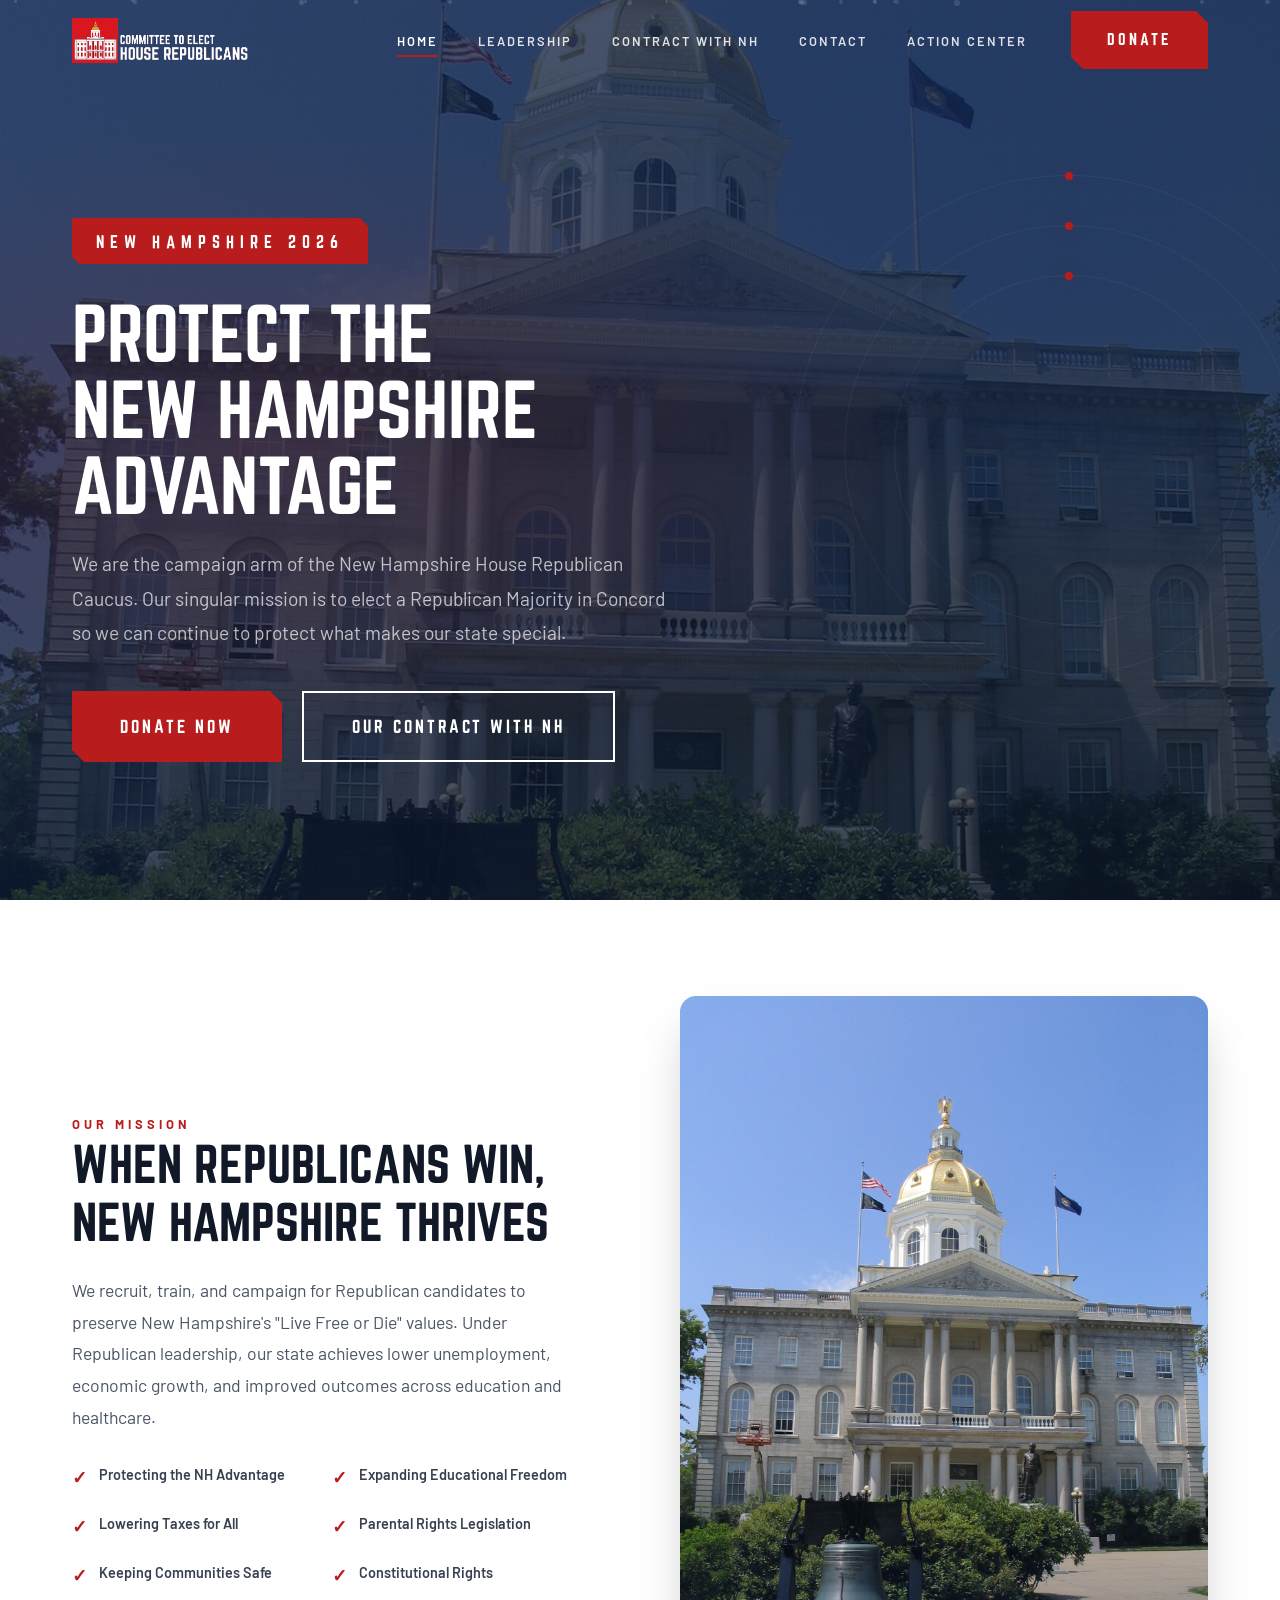
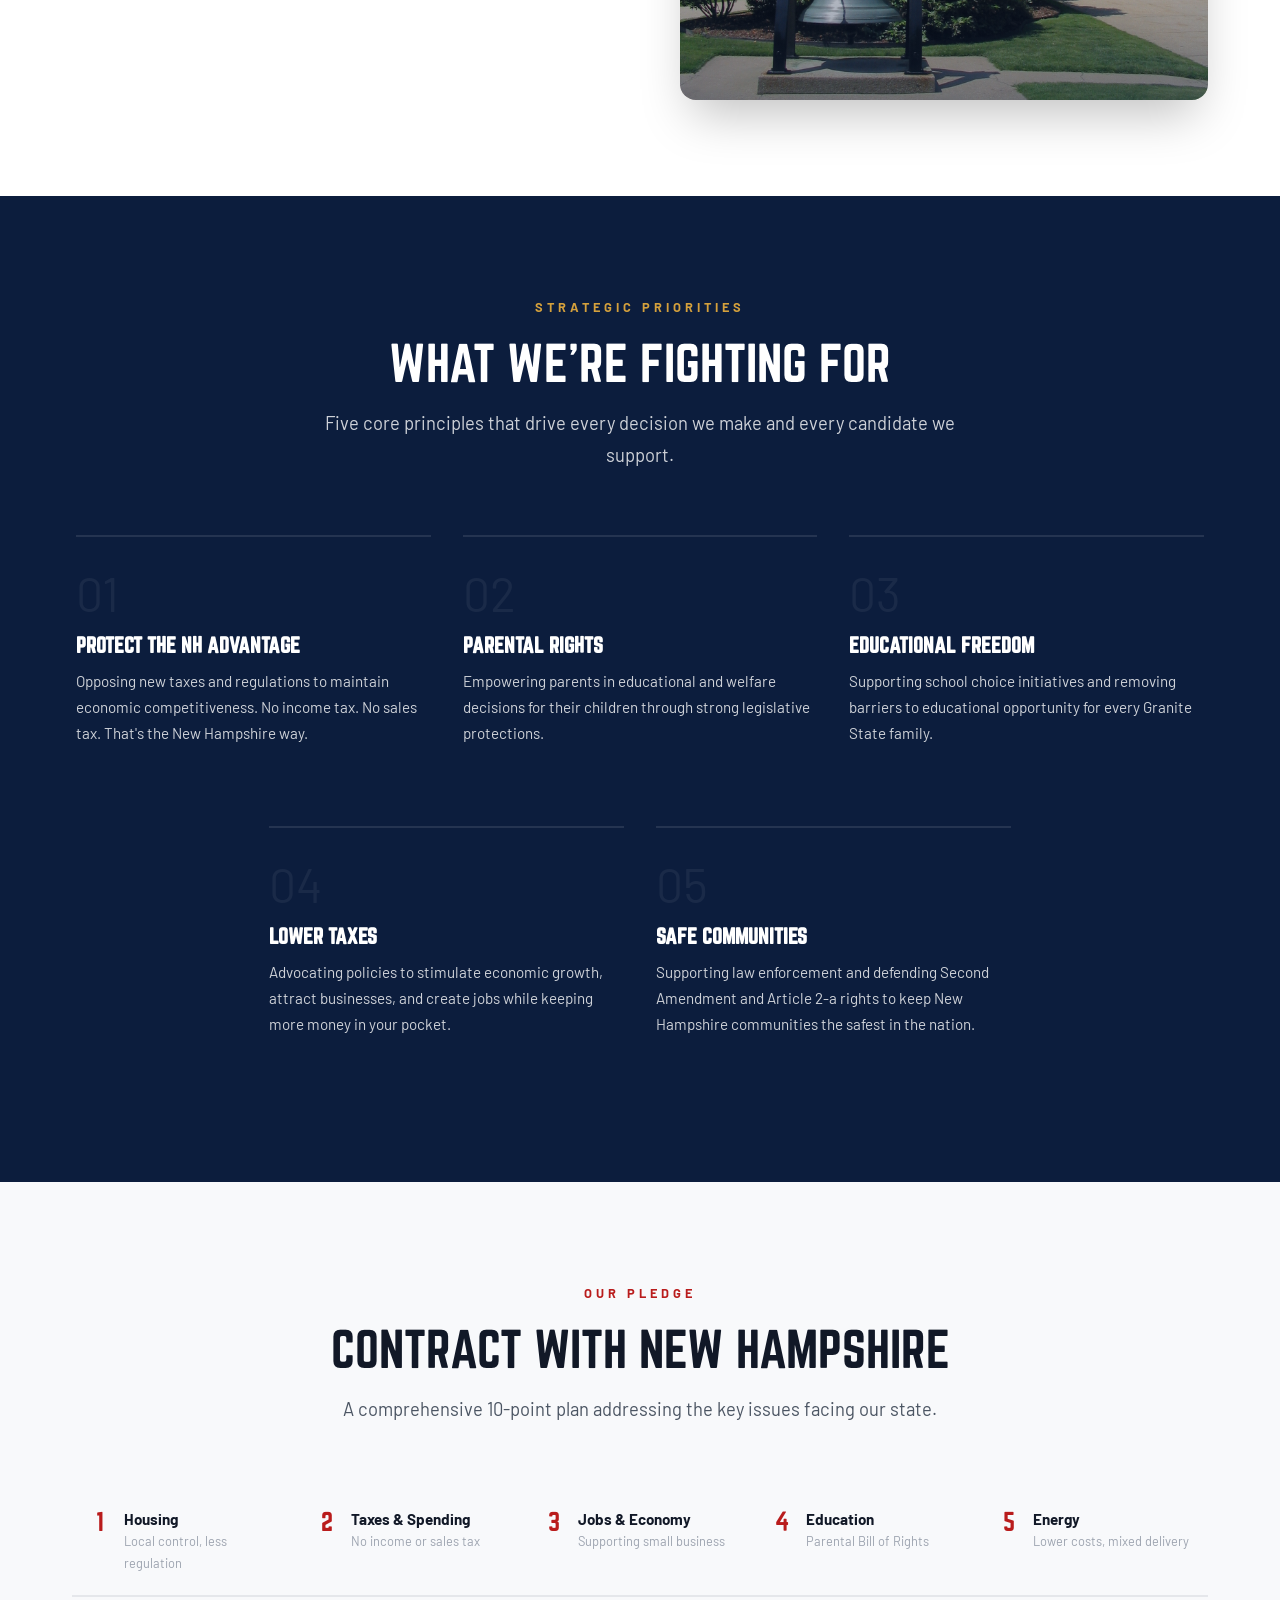
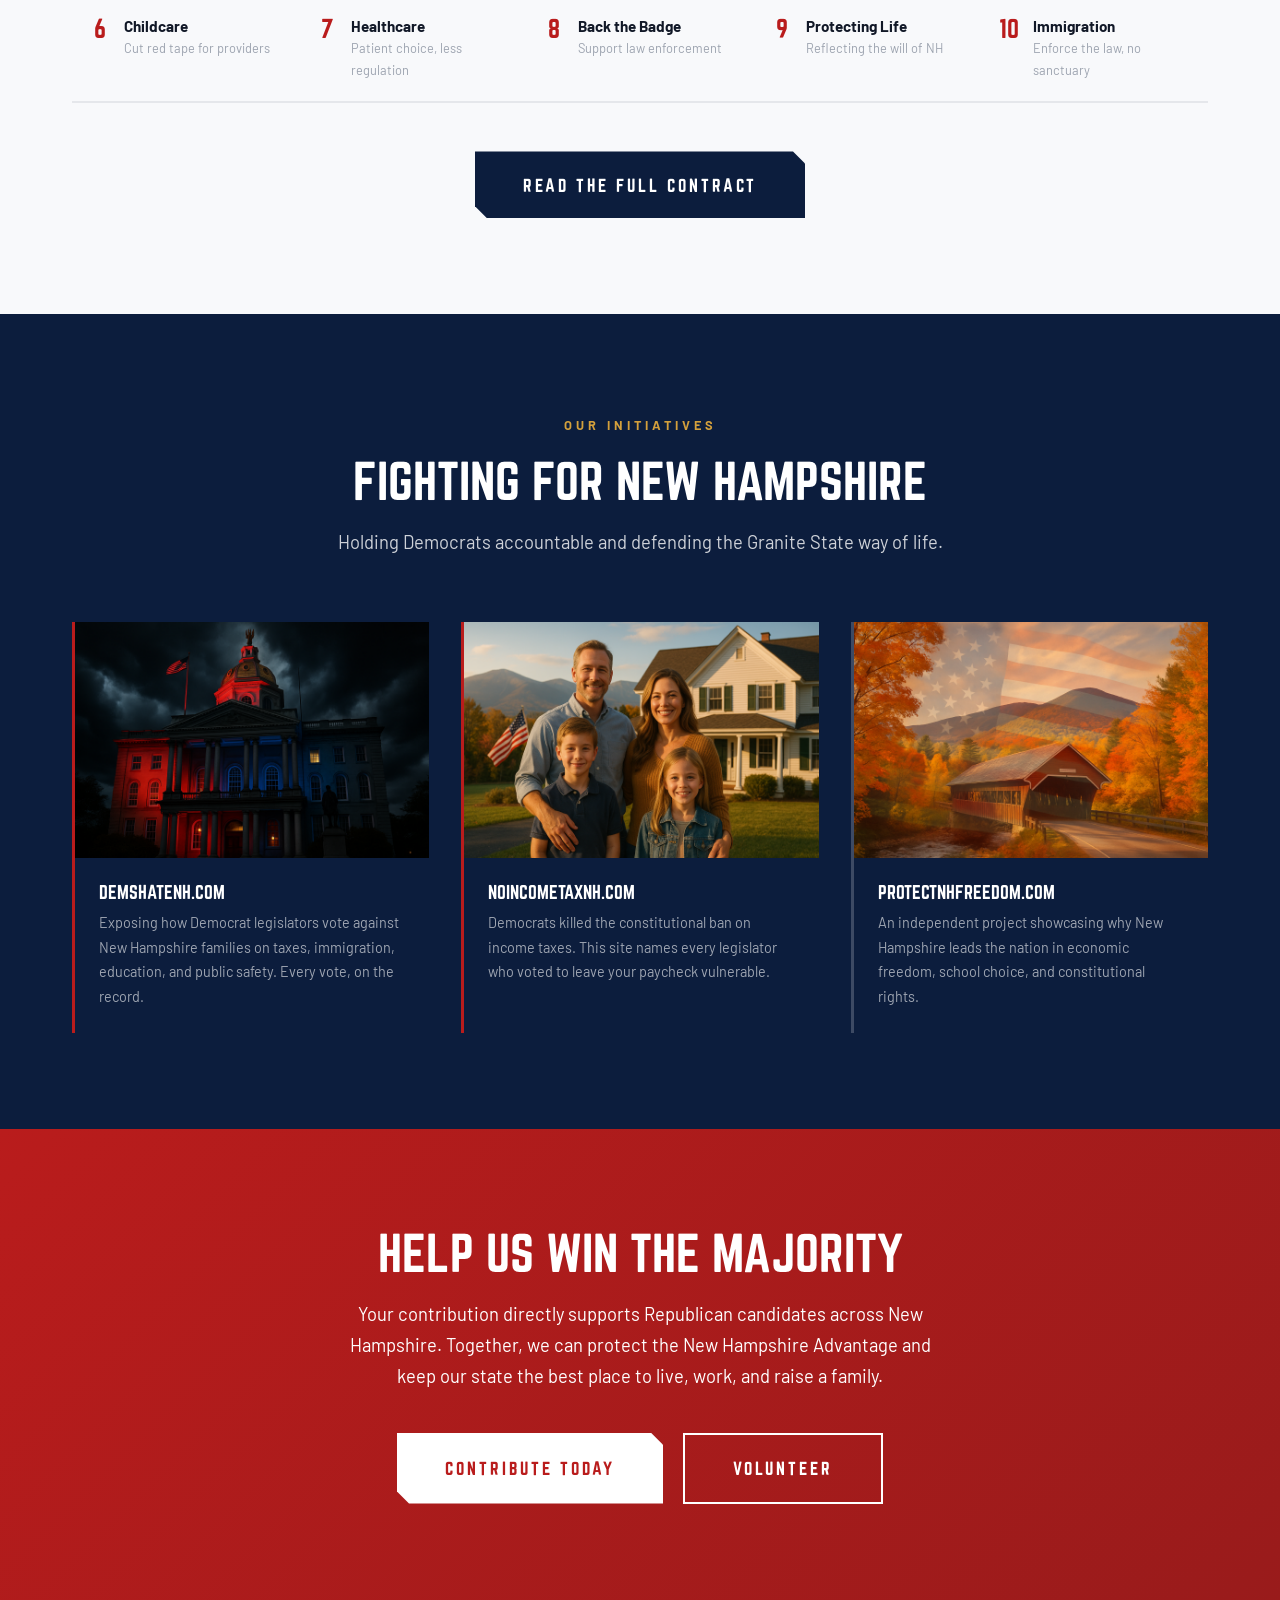
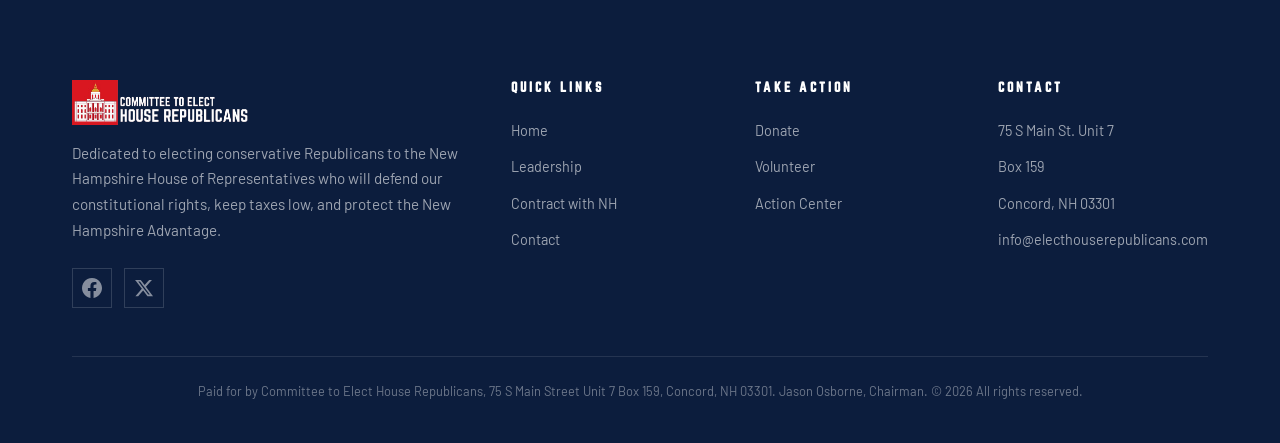
==== commit 27c52ccc: "Fix initiatives grid mobile responsive" ====
--- a/index.html
+++ b/index.html
@@ -297,7 +297,7 @@
         <p>Holding Democrats accountable and defending the Granite State way of life.</p>
       </div>
 
-      <div style="display: grid; grid-template-columns: repeat(3, 1fr); gap: 2rem;" class="stagger">
+      <div class="initiatives__grid stagger">
 
         <a href="https://demshatenh.com" target="_blank" rel="noopener" style="display: block; border-left: 3px solid var(--red-primary); transition: all 0.2s; overflow: hidden;">
           <img src="images/demshatenh.png" alt="DemsHateNH.com" style="width: 100%; aspect-ratio: 3/2; object-fit: cover;">
--- a/css/style.css
+++ b/css/style.css
@@ -1287,6 +1287,12 @@
 .stagger.visible > *:nth-child(9) { transition-delay: 0.8s; }
 .stagger.visible > *:nth-child(10) { transition-delay: 0.9s; }
 
+.initiatives__grid {
+  display: grid;
+  grid-template-columns: repeat(3, 1fr);
+  gap: 2rem;
+}
+
 .stagger.visible > * {
   opacity: 1;
   transform: translateY(0);
@@ -1398,7 +1404,7 @@
     grid-template-columns: 1fr;
   }
 
-  #initiatives [style*="grid-template-columns"] {
+  .initiatives__grid {
     grid-template-columns: 1fr !important;
   }
 
